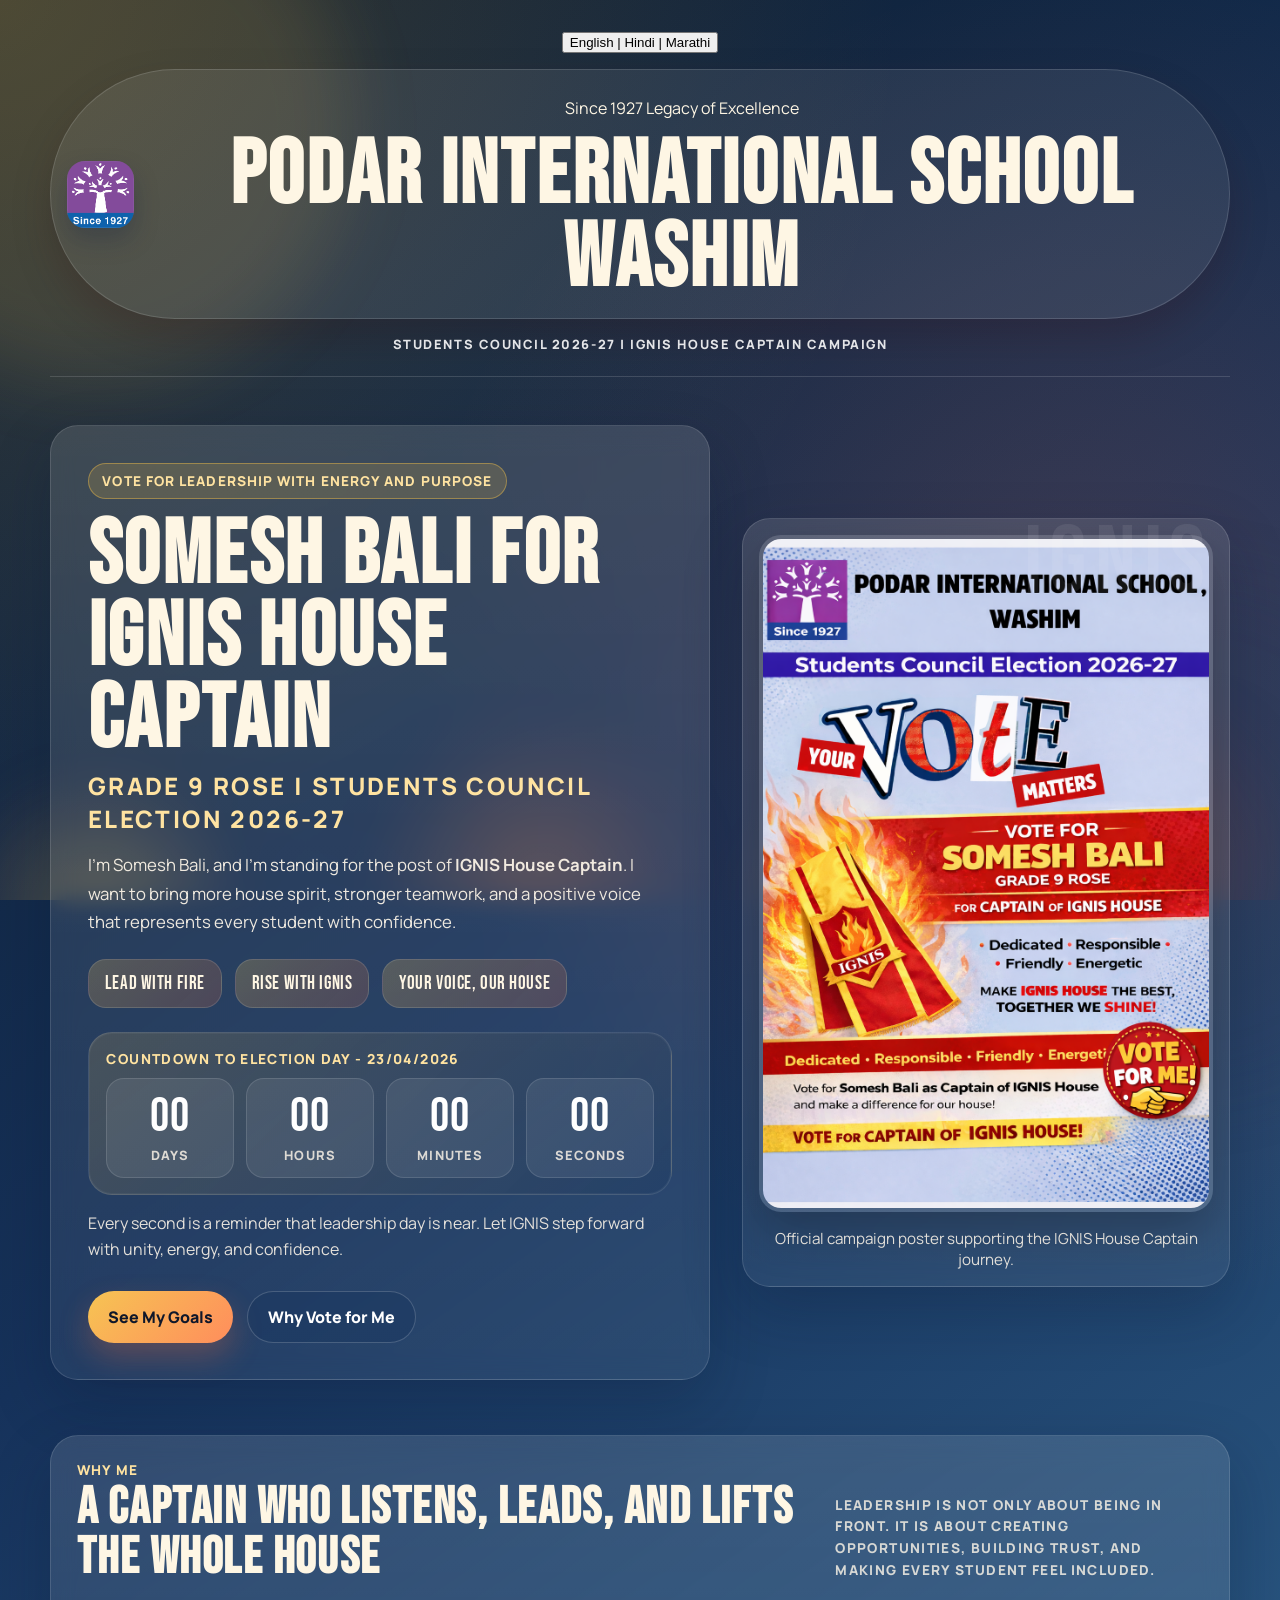
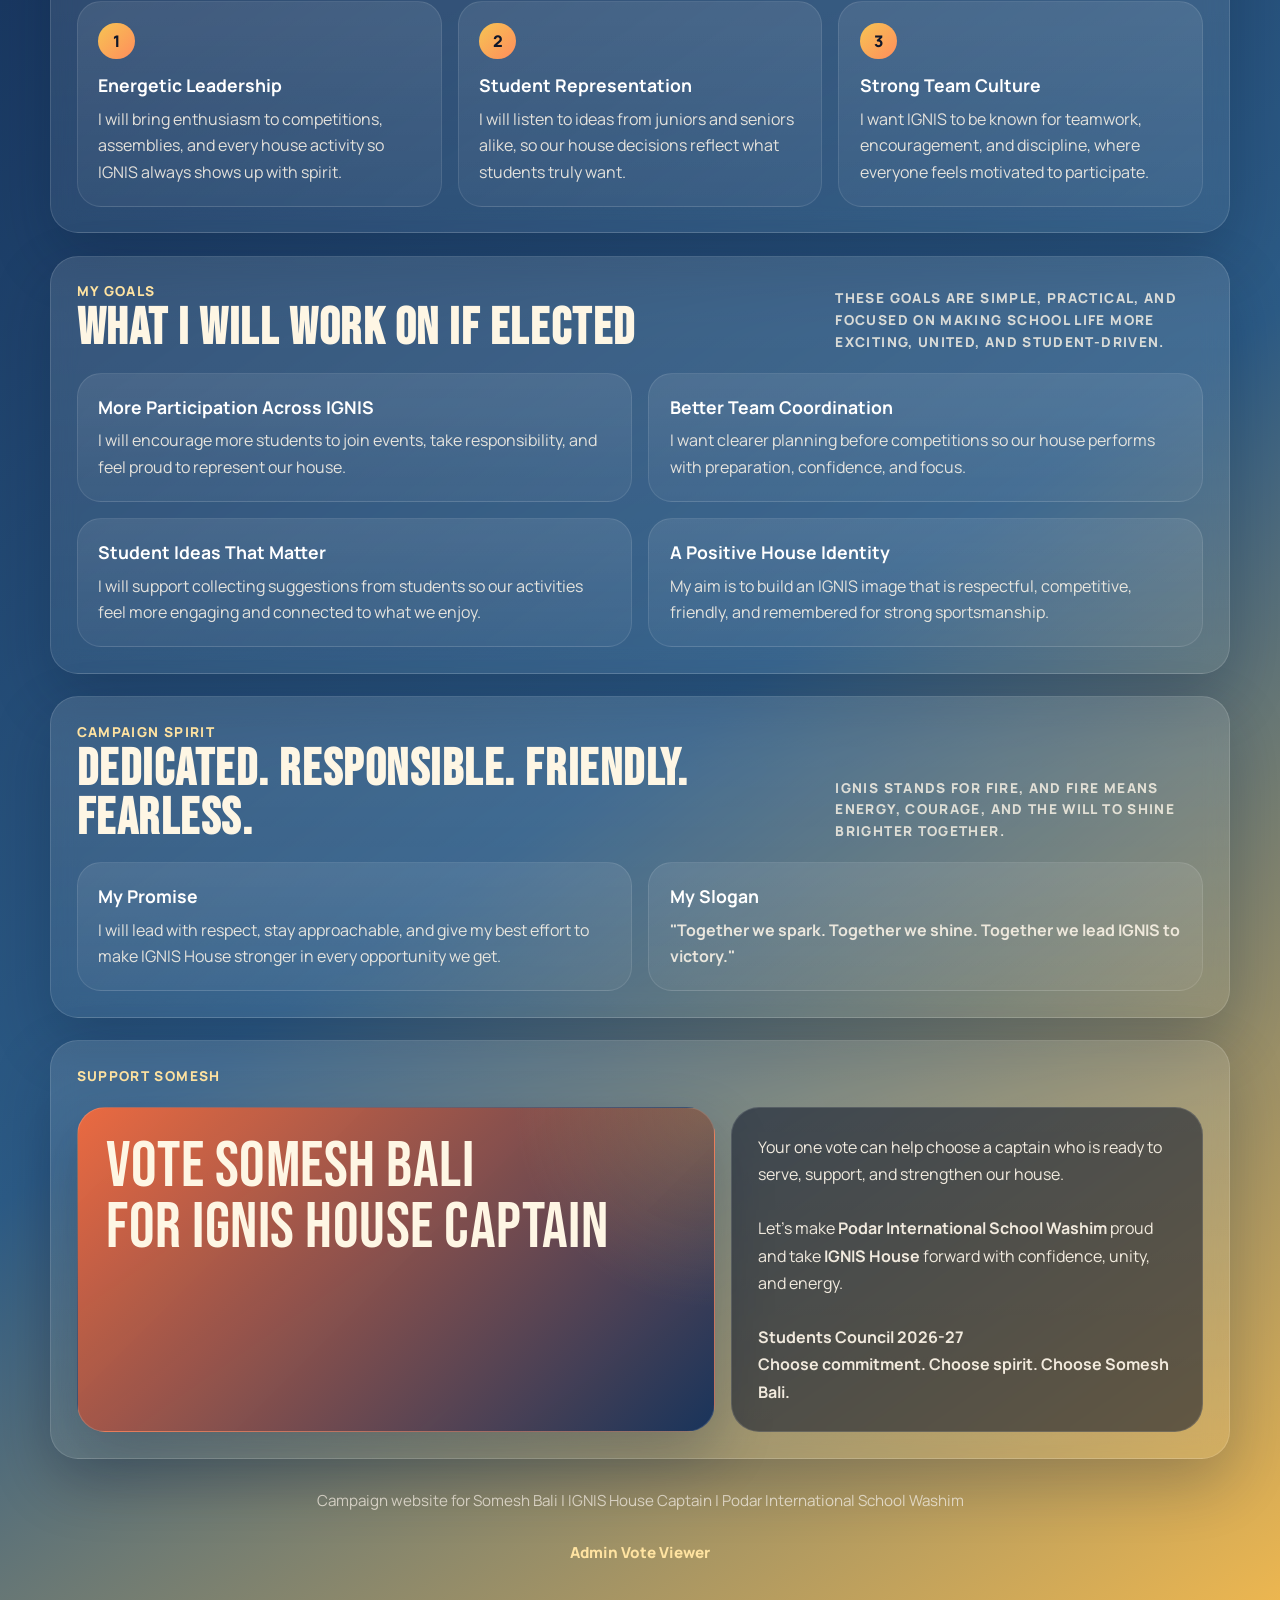
==== index.html @ 05339fc3 "Update index.html" ====
<!DOCTYPE html>
<html lang="en">
<head>
  <link rel="icon" type="image/png" href="favicon (2).png">
  <meta charset="UTF-8">
  <meta name="viewport" content="width=device-width, initial-scale=1.0">
  <title>Vote Somesh Bali | IGNIS House Captain 2026-27</title>
  <meta
    name="description"
    content="Promotional campaign website for Somesh Bali, candidate for IGNIS House Captain at Podar International School Washim, Students Council 2026-27."
  >
  <link rel="preconnect" href="https://fonts.googleapis.com">
  <link rel="preconnect" href="https://fonts.gstatic.com" crossorigin>
  <link href="https://fonts.googleapis.com/css2?family=Bebas+Neue&family=Manrope:wght@400;500;700;800&display=swap" rel="stylesheet">
  <link rel="stylesheet" href="./style.css">
 
</head>
  
<body>
  <script>
const targetDate = new Date("2026-04-23T00:00:00").getTime();

function updateCountdown() {
  const now = new Date().getTime();
  const diff = targetDate - now;

  if (diff <= 0) {
    document.getElementById("days").innerText = "00";
    document.getElementById("hours").innerText = "00";
    document.getElementById("minutes").innerText = "00";
    document.getElementById("seconds").innerText = "00";
    return;
  }

  const days = Math.floor(diff / (1000 * 60 * 60 * 24));
  const hours = Math.floor((diff / (1000 * 60 * 60)) % 24);
  const minutes = Math.floor((diff / (1000 * 60)) % 60);
  const seconds = Math.floor((diff / 1000) % 60);

  document.getElementById("days").innerText = String(days).padStart(2, "0");
  document.getElementById("hours").innerText = String(hours).padStart(2, "0");
  document.getElementById("minutes").innerText = String(minutes).padStart(2, "0");
  document.getElementById("seconds").innerText = String(seconds).padStart(2, "0");
}

setInterval(updateCountdown, 1000);
updateCountdown();
</script>

  <div class="fire-glow" aria-hidden="true">
    <span></span>
    <span></span>
    <span></span>
    <span></span>
  </div>

  <div class="page-shell">
    <header class="masthead">
     <button id="language-toggle">
  English | Hindi | Marathi
</button>
      <div class="school-brand">
       <img src="podar-logo.png" alt="Podar Logo" class="top-logo">
        <div>
          <p data-i18n="schoolTag">Since 1927 Legacy of Excellence</p>
          <h1 data-i18n="schoolName">PODAR INTERNATIONAL SCHOOL WASHIM</h1>
        </div>
      </div>

      <p class="election-tag" data-i18n="electionTag">Students Council 2026-27 | IGNIS House Captain Campaign</p>
    </header>

    <main>
      <section class="hero">
        <div class="panel hero-copy">
          <span class="kicker" data-i18n="kicker">Vote for leadership with energy and purpose</span>
          <h1 data-i18n="heroTitle">Somesh Bali for IGNIS House Captain</h1>
          <p class="candidate-line" data-i18n="candidateLine">Grade 9 Rose | Students Council Election 2026-27</p>
          <p class="lead" data-i18n="lead">I'm Somesh Bali, and I'm standing for the post of <strong>IGNIS House Captain</strong>. I want to bring more house spirit, stronger teamwork, and a positive voice that represents every student with confidence.</p>

          <div class="slogan-row">
            <span class="badge" data-i18n="badge1">Lead With Fire</span>
            <span class="badge" data-i18n="badge2">Rise With IGNIS</span>
            <span class="badge" data-i18n="badge3">Your Voice, Our House</span>
          </div>

          <div class="countdown-shell">
            <div class="countdown-card">
              <p class="countdown-label" data-i18n="countdownLabel">Countdown to Election Day - 23/04/2026</p>
              <div class="countdown-grid">
                <div class="time-box">
                  <span class="time-value" id="days">00</span>
                  <span class="time-label" data-i18n="daysLabel">Days</span>
                </div>
                <div class="time-box">
                  <span class="time-value" id="hours">00</span>
                  <span class="time-label" data-i18n="hoursLabel">Hours</span>
                </div>
                <div class="time-box">
                  <span class="time-value" id="minutes">00</span>
                  <span class="time-label" data-i18n="minutesLabel">Minutes</span>
                </div>
                <div class="time-box">
                  <span class="time-value" id="seconds">00</span>
                  <span class="time-label" data-i18n="secondsLabel">Seconds</span>
                </div>
              </div>
            </div>

            <p class="countdown-note" id="countdown-note" data-i18n="countdownNote">Every second is a reminder that leadership day is near. Let IGNIS step forward with unity, energy, and confidence.</p>
          </div>

          <div class="hero-actions">
            <a class="button primary" href="#goals" data-i18n="ctaGoals">See My Goals</a>
            <a class="button secondary" href="#vote" data-i18n="ctaWhyVote">Why Vote for Me</a>
          </div>
        </div>

        <aside class="panel poster-card">
        <img src="somesh-campaign-poster.png"
     alt="Campaign poster for Somesh Bali"
     class="poster-img">
          
          <p class="poster-note" data-i18n="posterNote">Official campaign poster supporting the IGNIS House Captain journey.</p>
        </aside>
      </section>

      <section class="panel section" id="vote">
        <div class="section-head">
          <div>
            <p data-i18n="whyMeLabel">Why Me</p>
            <h2 data-i18n="whyMeTitle">A captain who listens, leads, and lifts the whole house</h2>
          </div>
          <p class="mini-copy" data-i18n="whyMeCopy">Leadership is not only about being in front. It is about creating opportunities, building trust, and making every student feel included.</p>
        </div>

        <div class="grid promise-grid">
          <article class="card">
            <div class="number">1</div>
            <h3 data-i18n="promise1Title">Energetic Leadership</h3>
            <p data-i18n="promise1Copy">I will bring enthusiasm to competitions, assemblies, and every house activity so IGNIS always shows up with spirit.</p>
          </article>
          <article class="card">
            <div class="number">2</div>
            <h3 data-i18n="promise2Title">Student Representation</h3>
            <p data-i18n="promise2Copy">I will listen to ideas from juniors and seniors alike, so our house decisions reflect what students truly want.</p>
          </article>
          <article class="card">
            <div class="number">3</div>
            <h3 data-i18n="promise3Title">Strong Team Culture</h3>
            <p data-i18n="promise3Copy">I want IGNIS to be known for teamwork, encouragement, and discipline, where everyone feels motivated to participate.</p>
          </article>
        </div>
      </section>

      <section class="panel section" id="goals">
        <div class="section-head">
          <div>
            <p data-i18n="goalsLabel">My Goals</p>
            <h2 data-i18n="goalsTitle">What I will work on if elected</h2>
          </div>
          <p class="mini-copy" data-i18n="goalsCopy">These goals are simple, practical, and focused on making school life more exciting, united, and student-driven.</p>
        </div>

        <div class="grid goal-grid">
          <article class="card">
            <h3 data-i18n="goal1Title">More Participation Across IGNIS</h3>
            <p data-i18n="goal1Copy">I will encourage more students to join events, take responsibility, and feel proud to represent our house.</p>
          </article>
          <article class="card">
            <h3 data-i18n="goal2Title">Better Team Coordination</h3>
            <p data-i18n="goal2Copy">I want clearer planning before competitions so our house performs with preparation, confidence, and focus.</p>
          </article>
          <article class="card">
            <h3 data-i18n="goal3Title">Student Ideas That Matter</h3>
            <p data-i18n="goal3Copy">I will support collecting suggestions from students so our activities feel more engaging and connected to what we enjoy.</p>
          </article>
          <article class="card">
            <h3 data-i18n="goal4Title">A Positive House Identity</h3>
            <p data-i18n="goal4Copy">My aim is to build an IGNIS image that is respectful, competitive, friendly, and remembered for strong sportsmanship.</p>
          </article>
        </div>
      </section>

      <section class="panel section">
        <div class="section-head">
          <div>
            <p data-i18n="spiritLabel">Campaign Spirit</p>
            <h2 data-i18n="spiritTitle">Dedicated. Responsible. Friendly. Fearless.</h2>
          </div>
          <p class="mini-copy" data-i18n="spiritCopy">IGNIS stands for fire, and fire means energy, courage, and the will to shine brighter together.</p>
        </div>

        <div class="grid goal-grid">
          <article class="card">
            <h3 data-i18n="promiseTitle">My Promise</h3>
            <p data-i18n="promiseCopy">I will lead with respect, stay approachable, and give my best effort to make IGNIS House stronger in every opportunity we get.</p>
          </article>
          <article class="card">
            <h3 data-i18n="sloganTitle">My Slogan</h3>
            <p data-i18n="sloganCopy"><strong>"Together we spark. Together we shine. Together we lead IGNIS to victory."</strong></p>
          </article>
        </div>
      </section>

      <section class="panel section" id="cast-vote">
        <div class="section-head">
          <div>
            <p data-i18n="voteFormLabel">Support Somesh</p>
          
          </div>
      
        </div>

      <section class="split-banner" id="final-call">
        <div class="big-cta">
          <p data-i18n="finalVoteLine1">Vote Somesh Bali</p>
          <p data-i18n="finalVoteLine2">for IGNIS House Captain</p>
        </div>
        <div class="cta-copy" data-i18n="finalCopy">
          Your one vote can help choose a captain who is ready to serve, support, and strengthen our house.<br><br>Let's make <strong>Podar International School Washim</strong> proud and take <strong>IGNIS House</strong> forward with confidence, unity, and energy.<br><br><strong>Students Council 2026-27</strong><br><strong>Choose commitment. Choose spirit. Choose Somesh Bali.</strong>
        </div>
      </section>
    </main>

    <p class="footer-note" data-i18n="footerNote">Campaign website for Somesh Bali | IGNIS House Captain | Podar International School Washim</p>
    <p class="footer-note"><a class="admin-link" href="./admin.html">Admin Vote Viewer</a></p>
  </div>

  <script src="./script.js"></script>
</body>
</html>
---- style.css ----
.poster-img {
  width: 120%;        /* takes full container width */
  max-width: 900px;   /* increase this to control size */
  height: auto;
  display: block;
  margin: 0 auto;
} 
.poster-card {
  width: 100%;
  max-width: 750px;   /* increase this */
}
.top-logo {
  width: 125px;     /* increase to 100px or 120px */
  height: auto;
}
.main-section {
  display: flex;
  gap: 26px;
  align-items: center;
  justify-content: space-between;
  flex-wrap: wrap;   /* makes it responsive */
}
:root {
  --ink: #0f172a;
  --paper: #fef6e4;
  --gold: #f6c453;
  --gold-soft: #ffe3a1;
  --flame: #f26a3d;
  --flare: #ff8d5c;
  --deep-red: #8f2d1c;
  --navy: #16325b;
  --white: #ffffff;
  --shadow: 0 24px 60px rgba(8, 22, 45, 0.24);
  --radius: 28px;
}

* {
  box-sizing: border-box;
}

html {
  scroll-behavior: smooth;
}

body {
  margin: 0;
  font-family: "Manrope", sans-serif;
  color: var(--paper);
  background:
    radial-gradient(circle at top left, rgba(246, 196, 83, 0.18), transparent 26%),
    radial-gradient(circle at 85% 20%, rgba(242, 106, 61, 0.18), transparent 24%),
    linear-gradient(145deg, #0d1b2a 0%, #16325b 34%, #2c5b86 68%, #f0b84f 100%);
  min-height: 100vh;
  overflow-x: hidden;
}

.fire-glow {
  position: fixed;
  inset: 0;
  pointer-events: none;
  z-index: 0;
  overflow: hidden;
}

.fire-glow span {
  position: absolute;
  bottom: -10rem;
  width: 18rem;
  height: 18rem;
  border-radius: 50%;
  filter: blur(28px);
  opacity: 0.34;
  animation: flameRise 8s ease-in-out infinite;
}

.fire-glow span:nth-child(1) {
  left: -3rem;
  background: radial-gradient(circle, rgba(255, 201, 71, 0.82), rgba(255, 91, 34, 0.1) 68%, transparent 72%);
  animation-delay: 0s;
}

.fire-glow span:nth-child(2) {
  left: 28%;
  width: 22rem;
  height: 22rem;
  background: radial-gradient(circle, rgba(255, 127, 54, 0.72), rgba(113, 11, 15, 0.08) 66%, transparent 72%);
  animation-delay: 1.5s;
}

.fire-glow span:nth-child(3) {
  right: 20%;
  background: radial-gradient(circle, rgba(255, 201, 71, 0.72), rgba(255, 91, 34, 0.06) 66%, transparent 72%);
  animation-delay: 3s;
}

.fire-glow span:nth-child(4) {
  right: -2rem;
  width: 24rem;
  height: 24rem;
  background: radial-gradient(circle, rgba(255, 91, 34, 0.76), rgba(113, 11, 15, 0.08) 66%, transparent 72%);
  animation-delay: 4.5s;
}

@keyframes flameRise {
  0%,
  100% {
    transform: translateY(0) scale(0.9);
    opacity: 0.24;
  }

  50% {
    transform: translateY(-8rem) scale(1.08);
    opacity: 0.42;
  }
}

body::before,
body::after {
  content: "";
  position: fixed;
  width: 32rem;
  height: 32rem;
  border-radius: 50%;
  filter: blur(38px);
  pointer-events: none;
  opacity: 0.35;
  z-index: 0;
}

body::before {
  top: -8rem;
  left: -10rem;
  background: rgba(246, 196, 83, 0.34);
}

body::after {
  right: -10rem;
  bottom: -12rem;
  background: rgba(22, 50, 91, 0.38);
}

.page-shell {
  position: relative;
  z-index: 1;
  width: min(1180px, calc(100% - 2rem));
  margin: 0 auto;
  padding: 1rem 0 3rem;
}

.masthead {
  position: relative;
  display: grid;
  gap: 1rem;
  justify-items: center;
  text-align: center;
  padding: 1rem 0 1.4rem;
  border-bottom: 1px solid rgba(255, 255, 255, 0.14);
}

.school-brand {
  display: inline-flex;
  align-items: center;
  gap: 1rem;
  padding: 0.7rem 1rem;
  border-radius: 999px;
  background: rgba(255, 255, 255, 0.08);
  border: 1px solid rgba(255, 255, 255, 0.14);
  box-shadow: 0 18px 40px rgba(50, 7, 4, 0.18);
}

.school-brand img {
  width: 4.2rem;
  height: 4.2rem;
  border-radius: 18px;
  object-fit: cover;
  box-shadow: 0 12px 24px rgba(10, 26, 66, 0.26);
}

.school-tag,
.election-tag,
.school-name {
  margin: 0;
}

.school-name,
h1,
h2,
.big-cta,
.badge,
.time-value {
  font-family: "Bebas Neue", sans-serif;
  letter-spacing: 0.03em;
}

.school-name {
  font-size: clamp(2.4rem, 6vw, 5.8rem);
  line-height: 0.95;
  letter-spacing: 0.05em;
  text-transform: uppercase;
  text-shadow: 0 0 22px rgba(255, 201, 71, 0.18);
}

.school-tag,
.election-tag {
  letter-spacing: 0.12em;
  text-transform: uppercase;
  font-size: 0.8rem;
  font-weight: 800;
}

.school-tag {
  color: var(--gold-soft);
}

.election-tag {
  color: rgba(255, 255, 255, 0.88);
}

.language-switch {
  position: absolute;
  top: 1rem;
  right: 0;
  display: inline-flex;
  align-items: center;
  gap: 0.45rem;
  min-height: 3rem;
  padding: 0.8rem 1rem;
  border: 0;
  border-radius: 999px;
  background: linear-gradient(135deg, rgba(22, 50, 91, 0.96), rgba(242, 106, 61, 0.92));
  color: var(--white);
  font-weight: 800;
  cursor: pointer;
  box-shadow: 0 16px 36px rgba(15, 15, 30, 0.2);
}

.hero {
  display: grid;
  grid-template-columns: 1.15fr 0.85fr;
  gap: 2rem;
  align-items: center;
  padding: 3rem 0 2rem;
}

.panel {
  background: linear-gradient(180deg, rgba(255, 255, 255, 0.12), rgba(255, 255, 255, 0.06));
  border: 1px solid rgba(255, 255, 255, 0.13);
  box-shadow: var(--shadow);
  backdrop-filter: blur(12px);
  border-radius: var(--radius);
}

.hero-copy {
  padding: 2.3rem;
}

.kicker {
  display: inline-flex;
  align-items: center;
  gap: 0.55rem;
  padding: 0.5rem 0.85rem;
  border-radius: 999px;
  background: rgba(255, 201, 71, 0.16);
  border: 1px solid rgba(255, 201, 71, 0.4);
  color: var(--gold-soft);
  font-size: 0.85rem;
  font-weight: 800;
  letter-spacing: 0.08em;
  text-transform: uppercase;
}

h1 {
  margin: 1rem 0 0.45rem;
  font-size: clamp(3.6rem, 7vw, 7rem);
  line-height: 0.92;
}

.candidate-line {
  margin: 0;
  font-size: clamp(1.15rem, 2.2vw, 1.5rem);
  color: var(--gold-soft);
  font-weight: 800;
  text-transform: uppercase;
  letter-spacing: 0.1em;
}

.lead {
  max-width: 44rem;
  margin: 1rem 0 1.4rem;
  color: rgba(255, 247, 234, 0.92);
  font-size: 1.05rem;
  line-height: 1.7;
}

.slogan-row {
  display: flex;
  flex-wrap: wrap;
  gap: 0.8rem;
  margin: 1.3rem 0 1.4rem;
}

.badge {
  display: inline-block;
  padding: 0.75rem 1rem;
  border-radius: 18px;
  font-size: 1.2rem;
  background: linear-gradient(135deg, rgba(246, 196, 83, 0.22), rgba(242, 106, 61, 0.18));
  border: 1px solid rgba(255, 255, 255, 0.12);
}

.countdown-shell {
  display: grid;
  gap: 1rem;
  margin: 1.5rem 0 1.75rem;
}

.countdown-card {
  padding: 1rem 1.1rem;
  border-radius: 24px;
  background: linear-gradient(135deg, rgba(246, 196, 83, 0.16), rgba(22, 50, 91, 0.24));
  border: 1px solid rgba(255, 255, 255, 0.12);
  box-shadow: inset 0 0 0 1px rgba(255, 255, 255, 0.04);
}

.countdown-label {
  margin: 0 0 0.65rem;
  color: var(--gold-soft);
  font-size: 0.86rem;
  font-weight: 800;
  letter-spacing: 0.1em;
  text-transform: uppercase;
}

.countdown-grid {
  display: grid;
  grid-template-columns: repeat(4, minmax(0, 1fr));
  gap: 0.8rem;
}

.time-box {
  padding: 0.85rem 0.6rem;
  text-align: center;
  border-radius: 18px;
  background: rgba(255, 255, 255, 0.08);
  border: 1px solid rgba(255, 255, 255, 0.12);
}

.time-value {
  display: block;
  font-size: clamp(1.8rem, 4vw, 3rem);
  line-height: 1;
  color: var(--white);
}

.time-label {
  display: block;
  margin-top: 0.3rem;
  font-size: 0.8rem;
  font-weight: 800;
  letter-spacing: 0.08em;
  text-transform: uppercase;
  color: rgba(255, 247, 234, 0.82);
}

.countdown-note {
  margin: 0;
  color: rgba(255, 247, 234, 0.88);
  line-height: 1.6;
}

.hero-actions {
  display: flex;
  flex-wrap: wrap;
  gap: 0.9rem;
  align-items: center;
}

.button {
  display: inline-flex;
  align-items: center;
  justify-content: center;
  min-height: 3.25rem;
  padding: 0.85rem 1.25rem;
  border-radius: 999px;
  text-decoration: none;
  font-weight: 800;
  transition: transform 180ms ease, box-shadow 180ms ease, background 180ms ease;
}

.button:hover,
.language-switch:hover {
  transform: translateY(-2px);
}

.button.primary {
  background: linear-gradient(135deg, var(--gold) 0%, var(--flare) 100%);
  color: var(--ink);
  box-shadow: 0 14px 30px rgba(242, 106, 61, 0.28);
}

.button.secondary {
  background: rgba(22, 50, 91, 0.34);
  border: 1px solid rgba(255, 255, 255, 0.18);
  color: var(--white);
}

.poster-card {
  position: relative;
  padding: 1rem;
  overflow: hidden;
}

.poster-card::before {
  content: "IGNIS";
  position: absolute;
  top: -0.2rem;
  right: 1rem;
  font-family: "Bebas Neue", sans-serif;
  font-size: 6rem;
  line-height: 1;
  color: rgba(255, 255, 255, 0.08);
  letter-spacing: 0.08em;
  pointer-events: none;
}

.poster-card img {
  display: block;
  width: 100%;
  border-radius: 22px;
  border: 4px solid rgba(255, 255, 255, 0.14);
  box-shadow: 0 20px 48px rgba(0, 0, 0, 0.24);
  animation: posterPulse 4.6s ease-in-out infinite;
}

.poster-note {
  margin: 1rem 0 0;
  color: rgba(255, 247, 234, 0.86);
  font-size: 0.95rem;
  text-align: center;
}

@keyframes posterPulse {
  0%,
  100% {
    transform: translateY(0);
    box-shadow: 0 20px 48px rgba(0, 0, 0, 0.24), 0 0 0 rgba(255, 166, 61, 0);
  }

  50% {
    transform: translateY(-4px);
    box-shadow: 0 26px 60px rgba(0, 0, 0, 0.3), 0 0 38px rgba(255, 166, 61, 0.26);
  }
}

.section {
  margin-top: 1.4rem;
  padding: 1.6rem;
}

.section-head {
  display: flex;
  justify-content: space-between;
  gap: 1rem;
  align-items: end;
  margin-bottom: 1.2rem;
}

.section-head p {
  margin: 0;
  color: var(--gold-soft);
  font-size: 0.85rem;
  font-weight: 800;
  letter-spacing: 0.1em;
  text-transform: uppercase;
}

h2 {
  margin: 0.25rem 0 0;
  font-size: clamp(2rem, 4vw, 3.4rem);
  line-height: 0.96;
}

.section-head .mini-copy {
  max-width: 23rem;
  margin: 0;
  color: rgba(255, 247, 234, 0.8);
  line-height: 1.6;
}

.grid {
  display: grid;
  gap: 1rem;
}

.promise-grid {
  grid-template-columns: repeat(3, minmax(0, 1fr));
}

.goal-grid {
  grid-template-columns: repeat(2, minmax(0, 1fr));
}

.card {
  padding: 1.3rem;
  border-radius: 24px;
  background: linear-gradient(180deg, rgba(255, 255, 255, 0.09), rgba(255, 255, 255, 0.04));
  border: 1px solid rgba(255, 255, 255, 0.1);
}

.vote-form {
  display: grid;
  gap: 1rem;
}

.vote-form label {
  display: grid;
  gap: 0.45rem;
  font-weight: 700;
  color: var(--paper);
}

.vote-form input {
  width: 100%;
  min-height: 3.25rem;
  padding: 0.85rem 1rem;
  border: 1px solid rgba(255, 255, 255, 0.16);
  border-radius: 16px;
  background: rgba(255, 255, 255, 0.08);
  color: var(--white);
  font: inherit;
}

.vote-form input::placeholder {
  color: rgba(255, 247, 234, 0.54);
}

.form-status {
  margin: 0;
  min-height: 1.4rem;
  color: var(--gold-soft);
  font-weight: 700;
}

.card h3 {
  margin: 0 0 0.55rem;
  font-size: 1.1rem;
  color: var(--white);
}

.card p {
  margin: 0;
  line-height: 1.65;
  color: rgba(255, 247, 234, 0.86);
}

.number {
  display: inline-flex;
  align-items: center;
  justify-content: center;
  width: 2.3rem;
  height: 2.3rem;
  margin-bottom: 0.85rem;
  border-radius: 50%;
  background: linear-gradient(135deg, var(--gold) 0%, var(--flare) 100%);
  color: var(--ink);
  font-weight: 900;
}

.split-banner {
  display: grid;
  grid-template-columns: 1.15fr 0.85fr;
  gap: 1rem;
  align-items: stretch;
  margin-top: 1.4rem;
}

.big-cta {
  padding: 1.8rem;
  border-radius: 28px;
  background:
    radial-gradient(circle at top right, rgba(246, 196, 83, 0.22), transparent 28%),
    linear-gradient(135deg, rgba(242, 106, 61, 0.96), rgba(22, 50, 91, 0.98));
  border: 1px solid rgba(255, 255, 255, 0.14);
  box-shadow: var(--shadow);
}

.big-cta p {
  margin: 0;
  font-size: clamp(2rem, 5vw, 4rem);
  line-height: 0.95;
}

.cta-copy {
  padding: 1.6rem;
  border-radius: 28px;
  background: rgba(15, 23, 42, 0.56);
  border: 1px solid rgba(255, 255, 255, 0.12);
  line-height: 1.7;
  color: rgba(255, 247, 234, 0.92);
}

.footer-note {
  padding: 1rem 0 0;
  text-align: center;
  color: rgba(255, 247, 234, 0.78);
  font-size: 0.95rem;
}

.admin-link {
  color: var(--gold-soft);
  text-decoration: none;
  font-weight: 800;
}

@media (max-width: 940px) {
  .hero,
  .split-banner,
  .goal-grid,
  .promise-grid {
    grid-template-columns: 1fr;
  }

  .language-switch {
    position: static;
  }

  .section-head {
    align-items: start;
    flex-direction: column;
  }
}

@media (max-width: 640px) {
  .page-shell {
    width: min(100% - 1rem, 1180px);
  }

  .school-brand {
    flex-direction: column;
    border-radius: 28px;
  }

  .hero-copy,
  .section,
  .big-cta,
  .cta-copy {
    padding: 1.25rem;
  }

  .badge {
    width: 100%;
    text-align: center;
  }

  .countdown-grid {
    grid-template-columns: repeat(2, minmax(0, 1fr));
  }

  h1 {
    font-size: 3.4rem;
  }
}
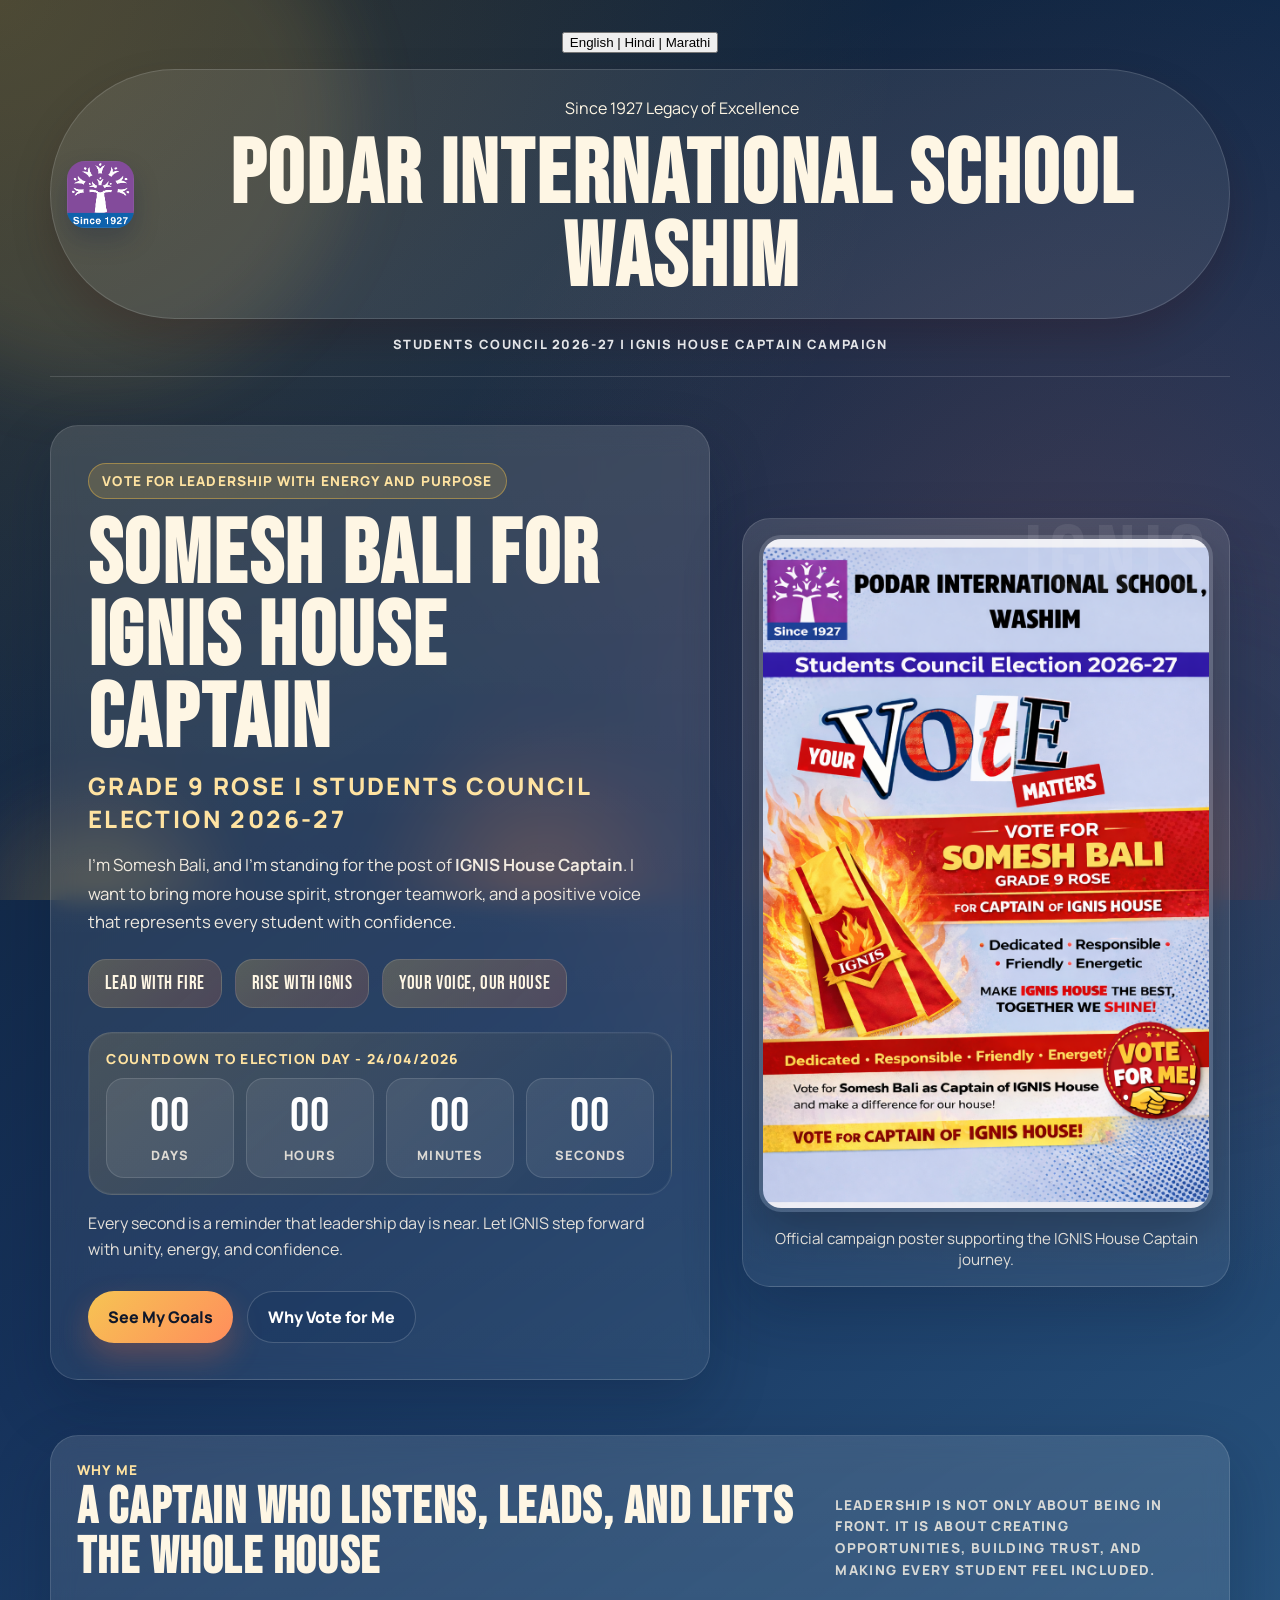
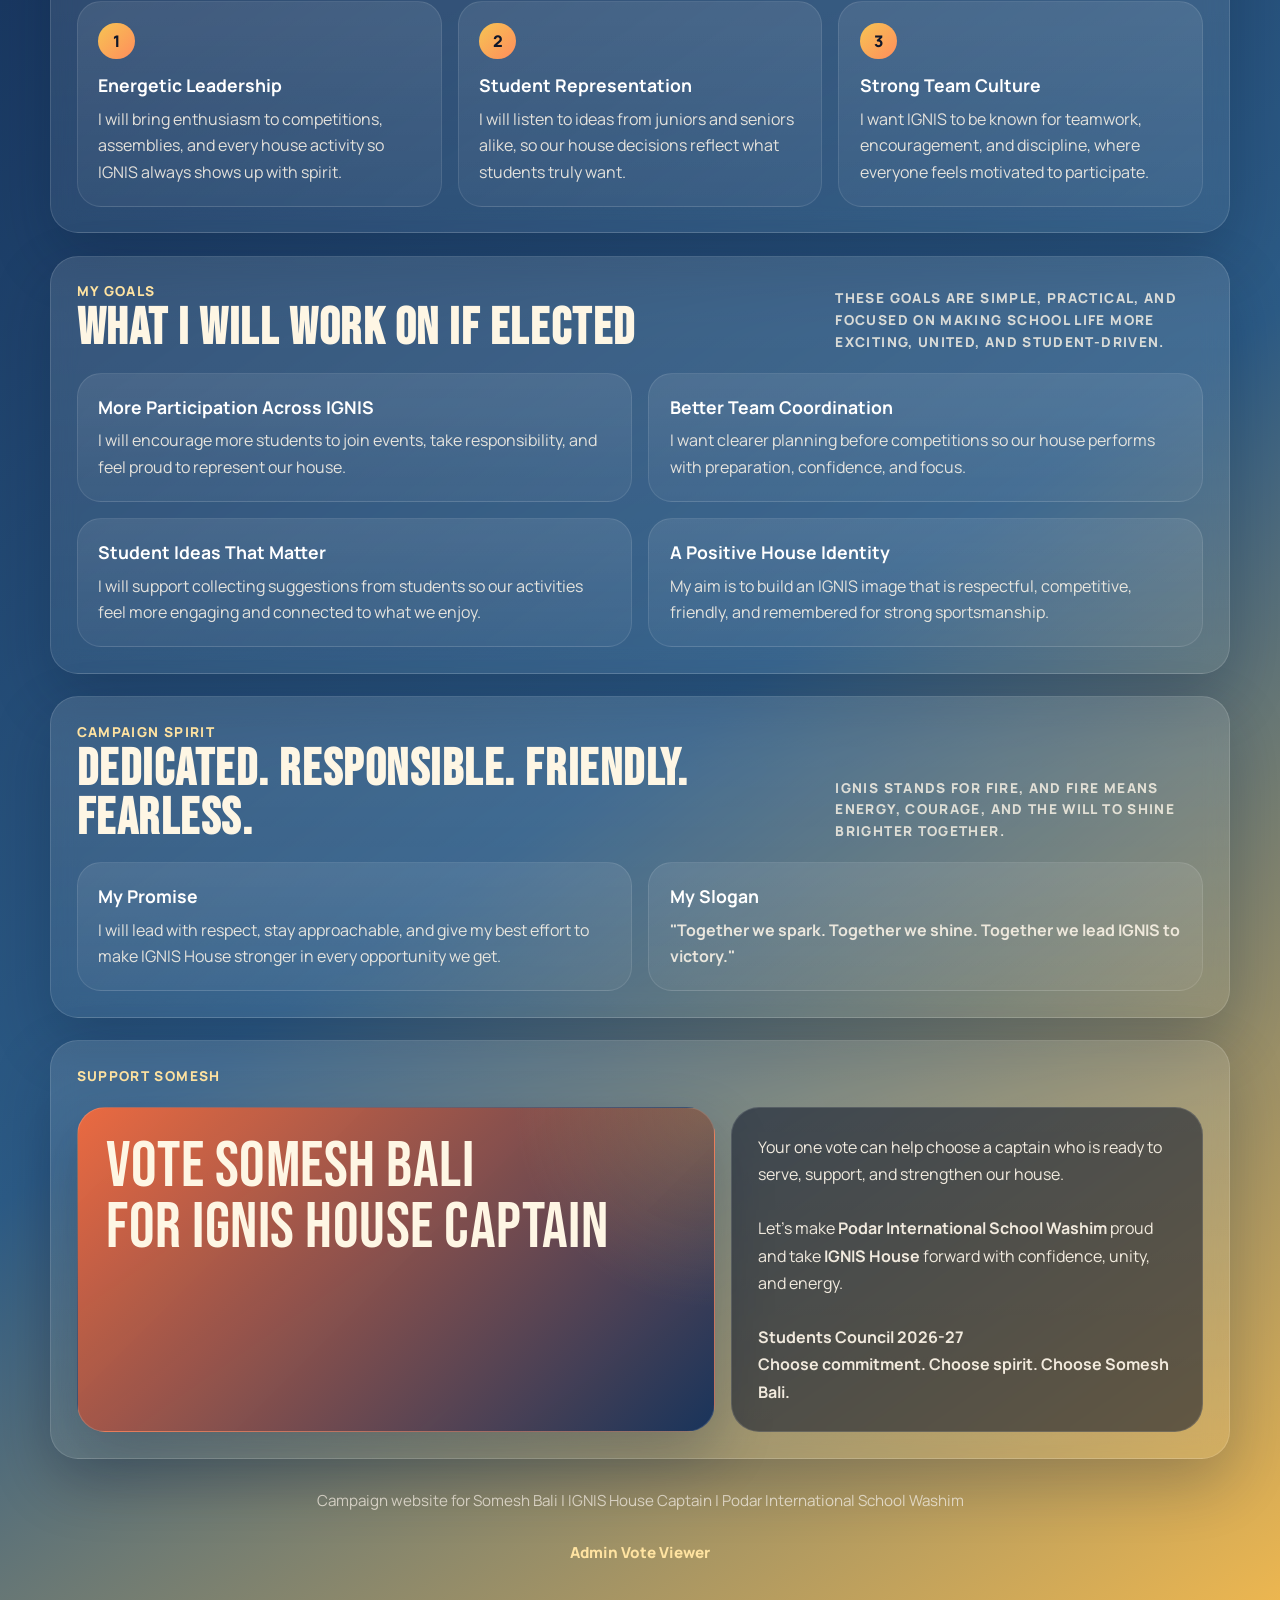
==== commit 7ee422aa: "Update index.html" ====
--- a/index.html
+++ b/index.html
@@ -18,7 +18,7 @@
   
 <body>
   <script>
-const targetDate = new Date("2026-04-23T00:00:00").getTime();
+const targetDate = new Date("2026-04-24T22:00:00").getTime();
 
 function updateCountdown() {
   const now = new Date().getTime();
@@ -86,7 +86,7 @@
 
           <div class="countdown-shell">
             <div class="countdown-card">
-              <p class="countdown-label" data-i18n="countdownLabel">Countdown to Election Day - 23/04/2026</p>
+              <p class="countdown-label" data-i18n="countdownLabel">Countdown to Election Day - 24/04/2026</p>
               <div class="countdown-grid">
                 <div class="time-box">
                   <span class="time-value" id="days">00</span>
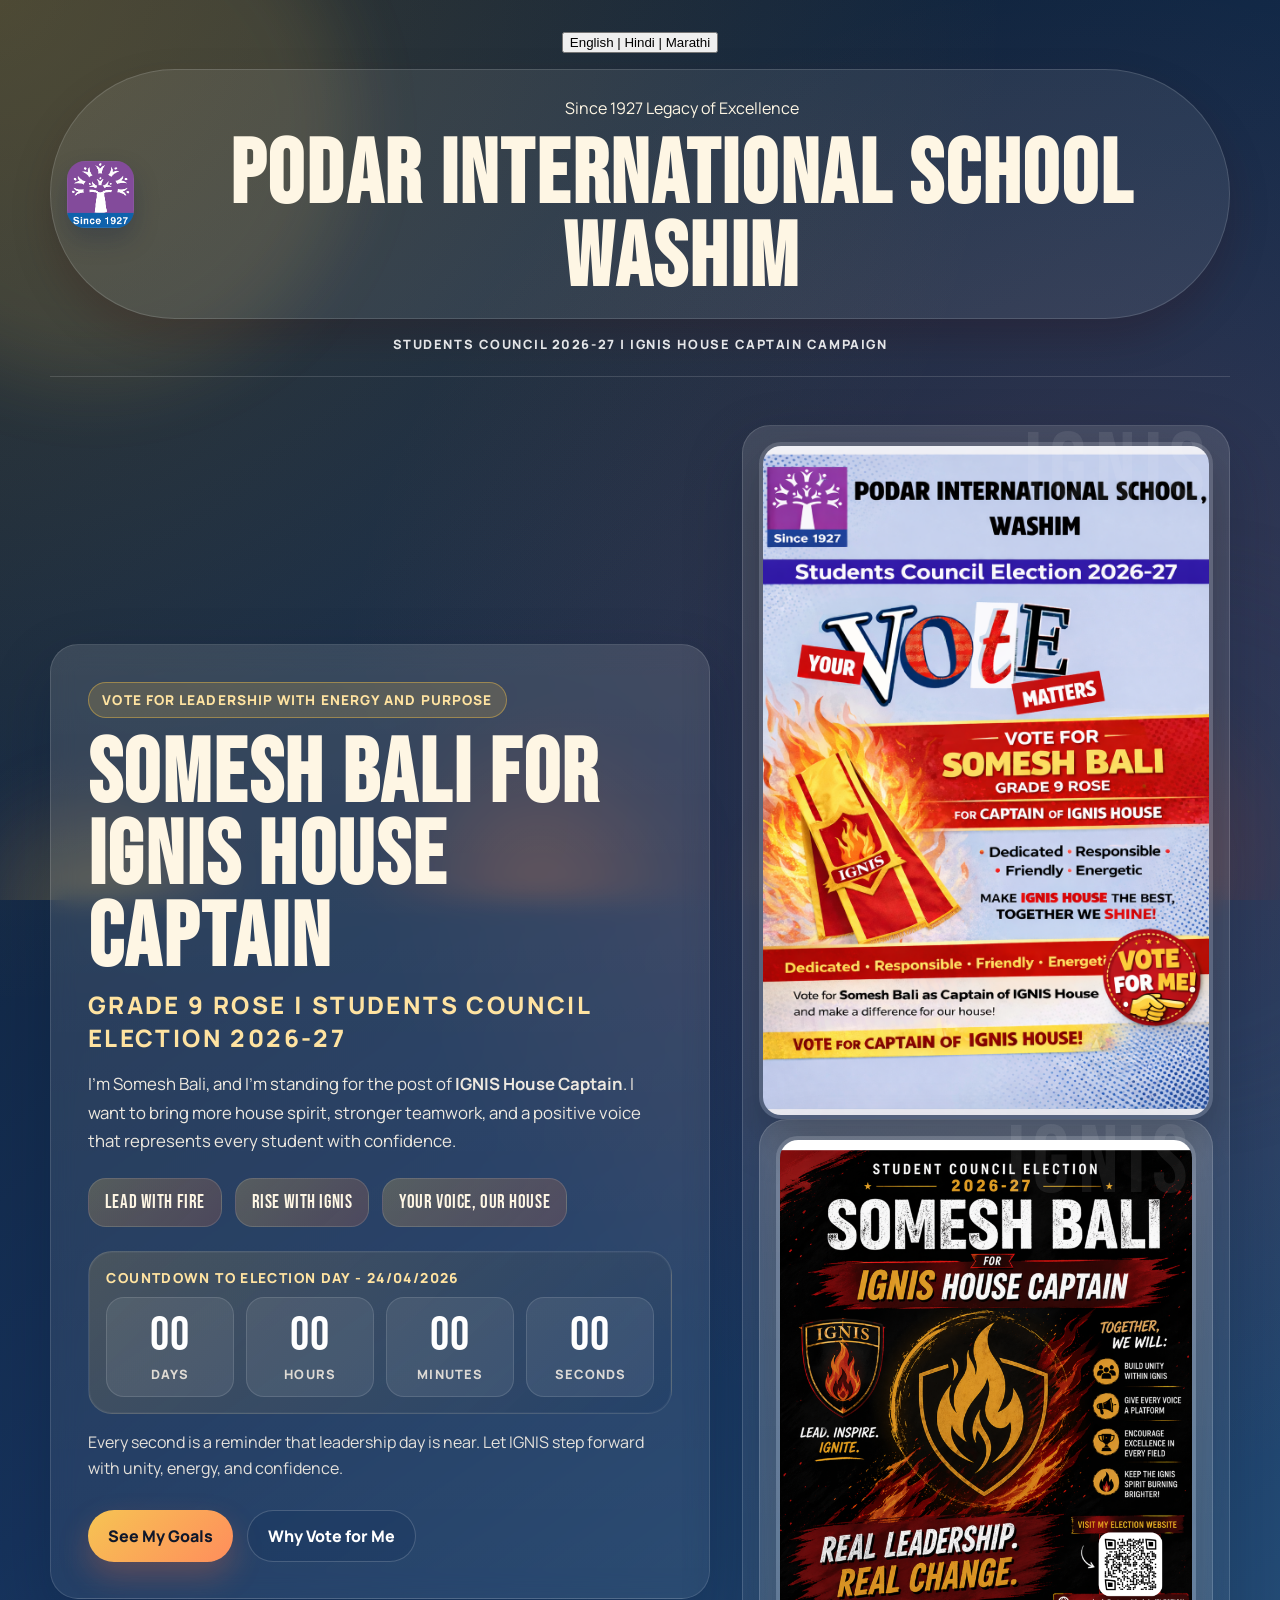
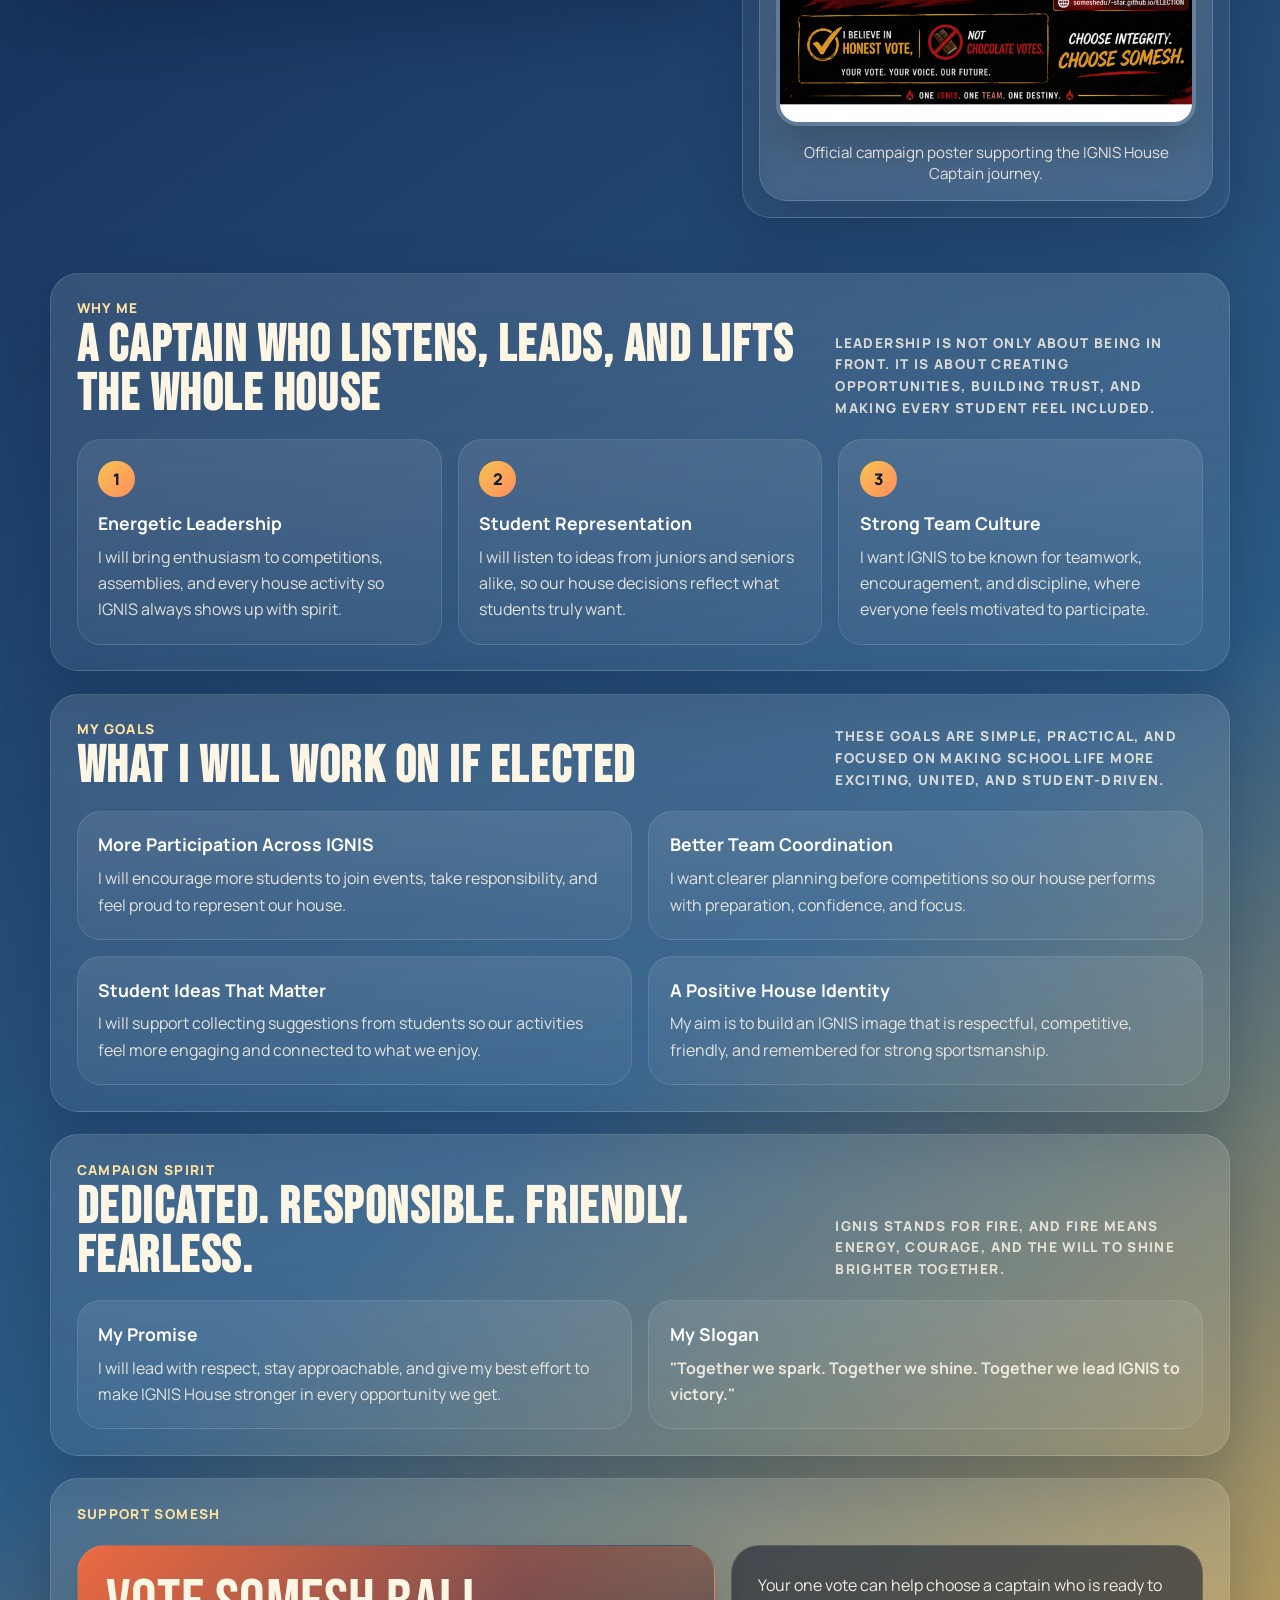
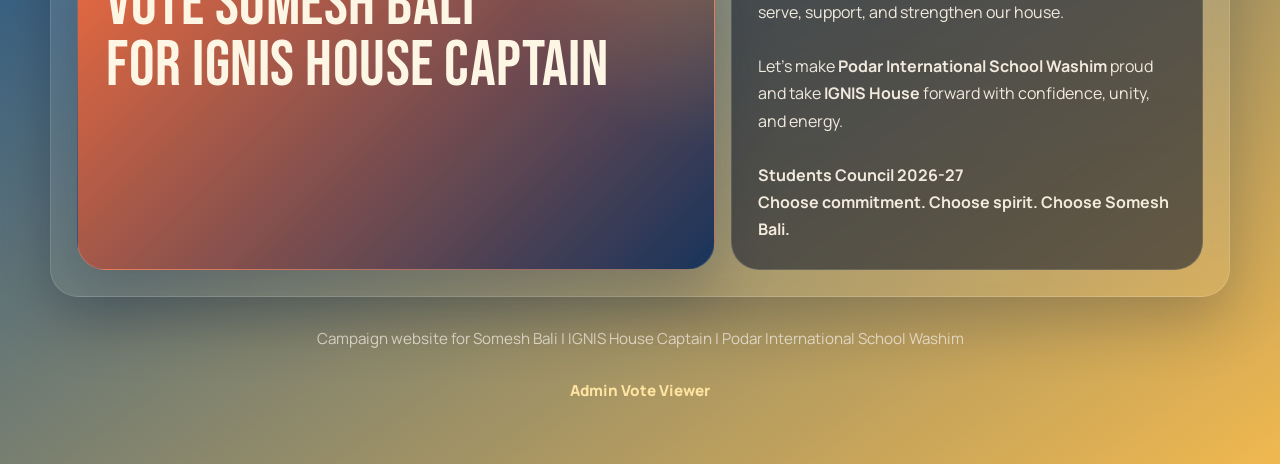
==== commit 34d6172f: "Update index.html" ====
--- a/index.html
+++ b/index.html
@@ -120,6 +120,10 @@
         <img src="somesh-campaign-poster.png"
      alt="Campaign poster for Somesh Bali"
      class="poster-img">
+          <aside class="panel poster-card">
+        <img src="abc.png"
+     alt="Campaign poster for Somesh Bali"
+     class="poster-img">
           
           <p class="poster-note" data-i18n="posterNote">Official campaign poster supporting the IGNIS House Captain journey.</p>
         </aside>
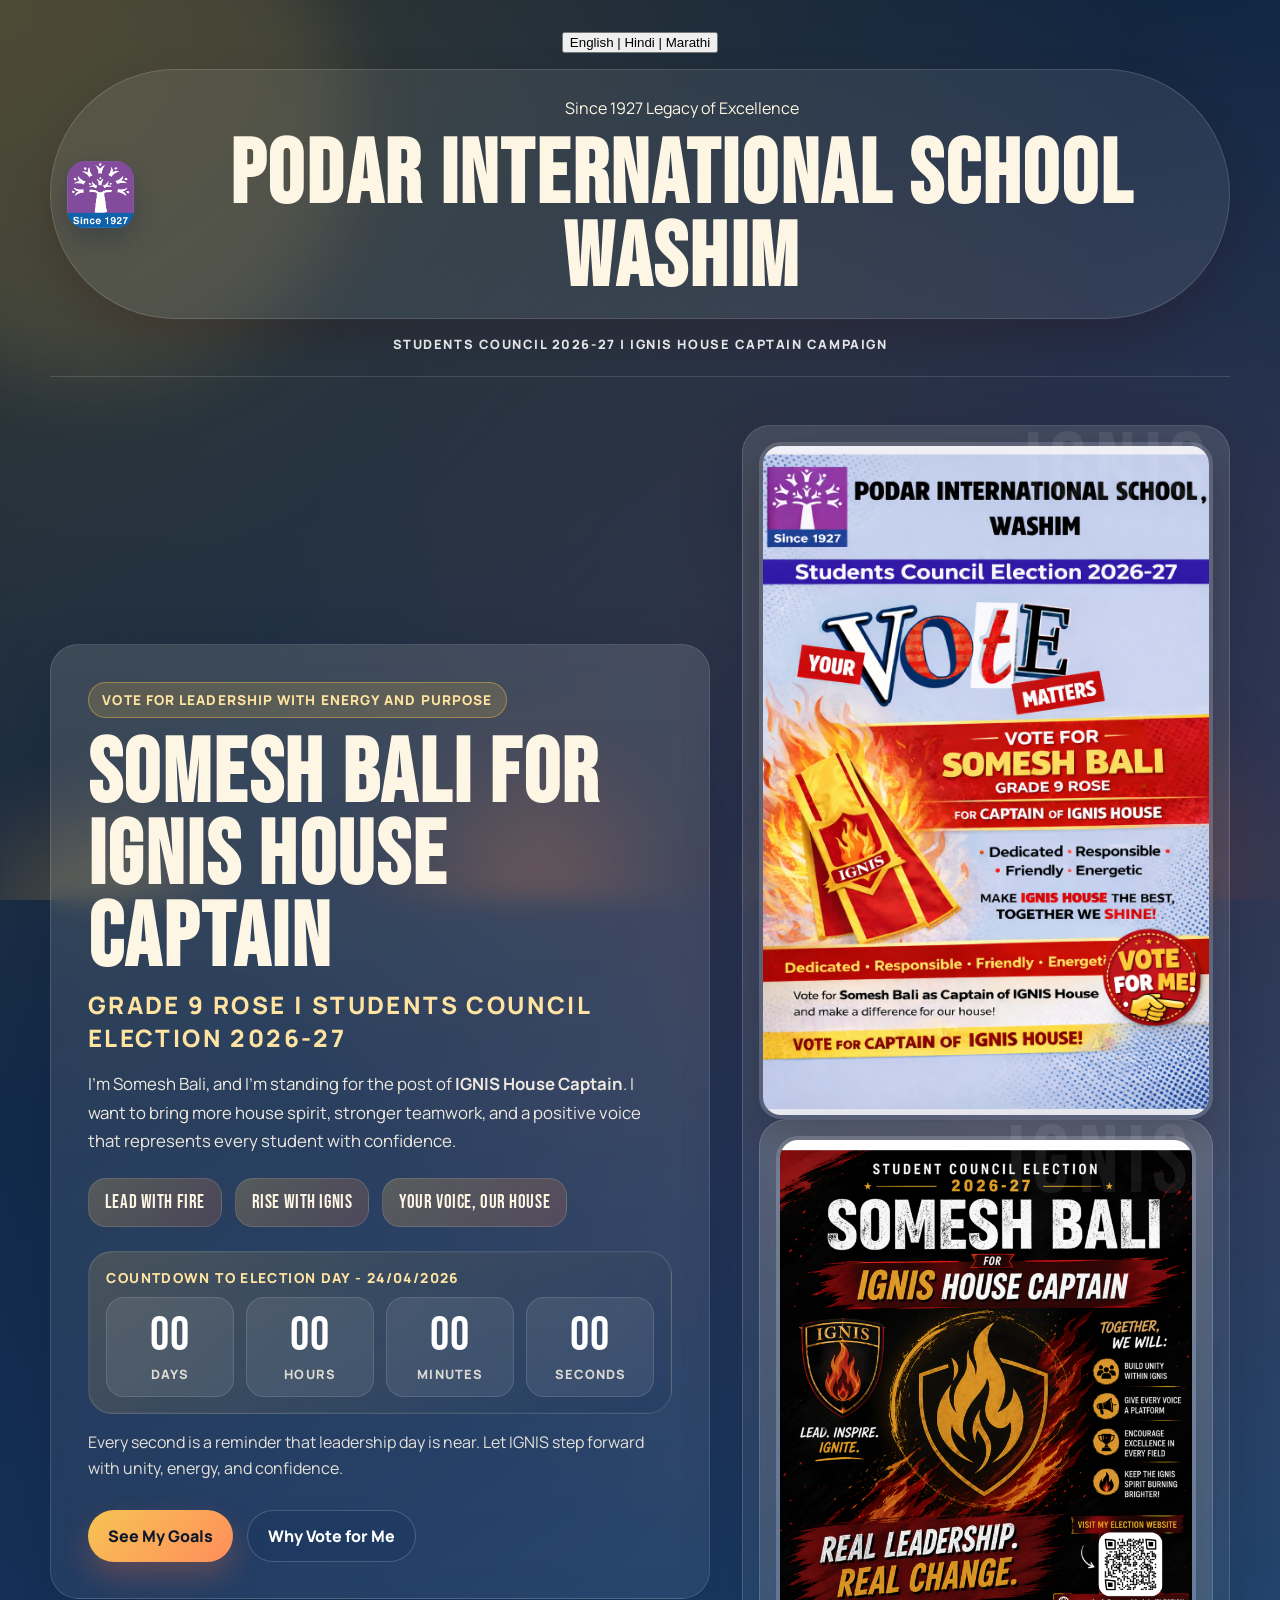
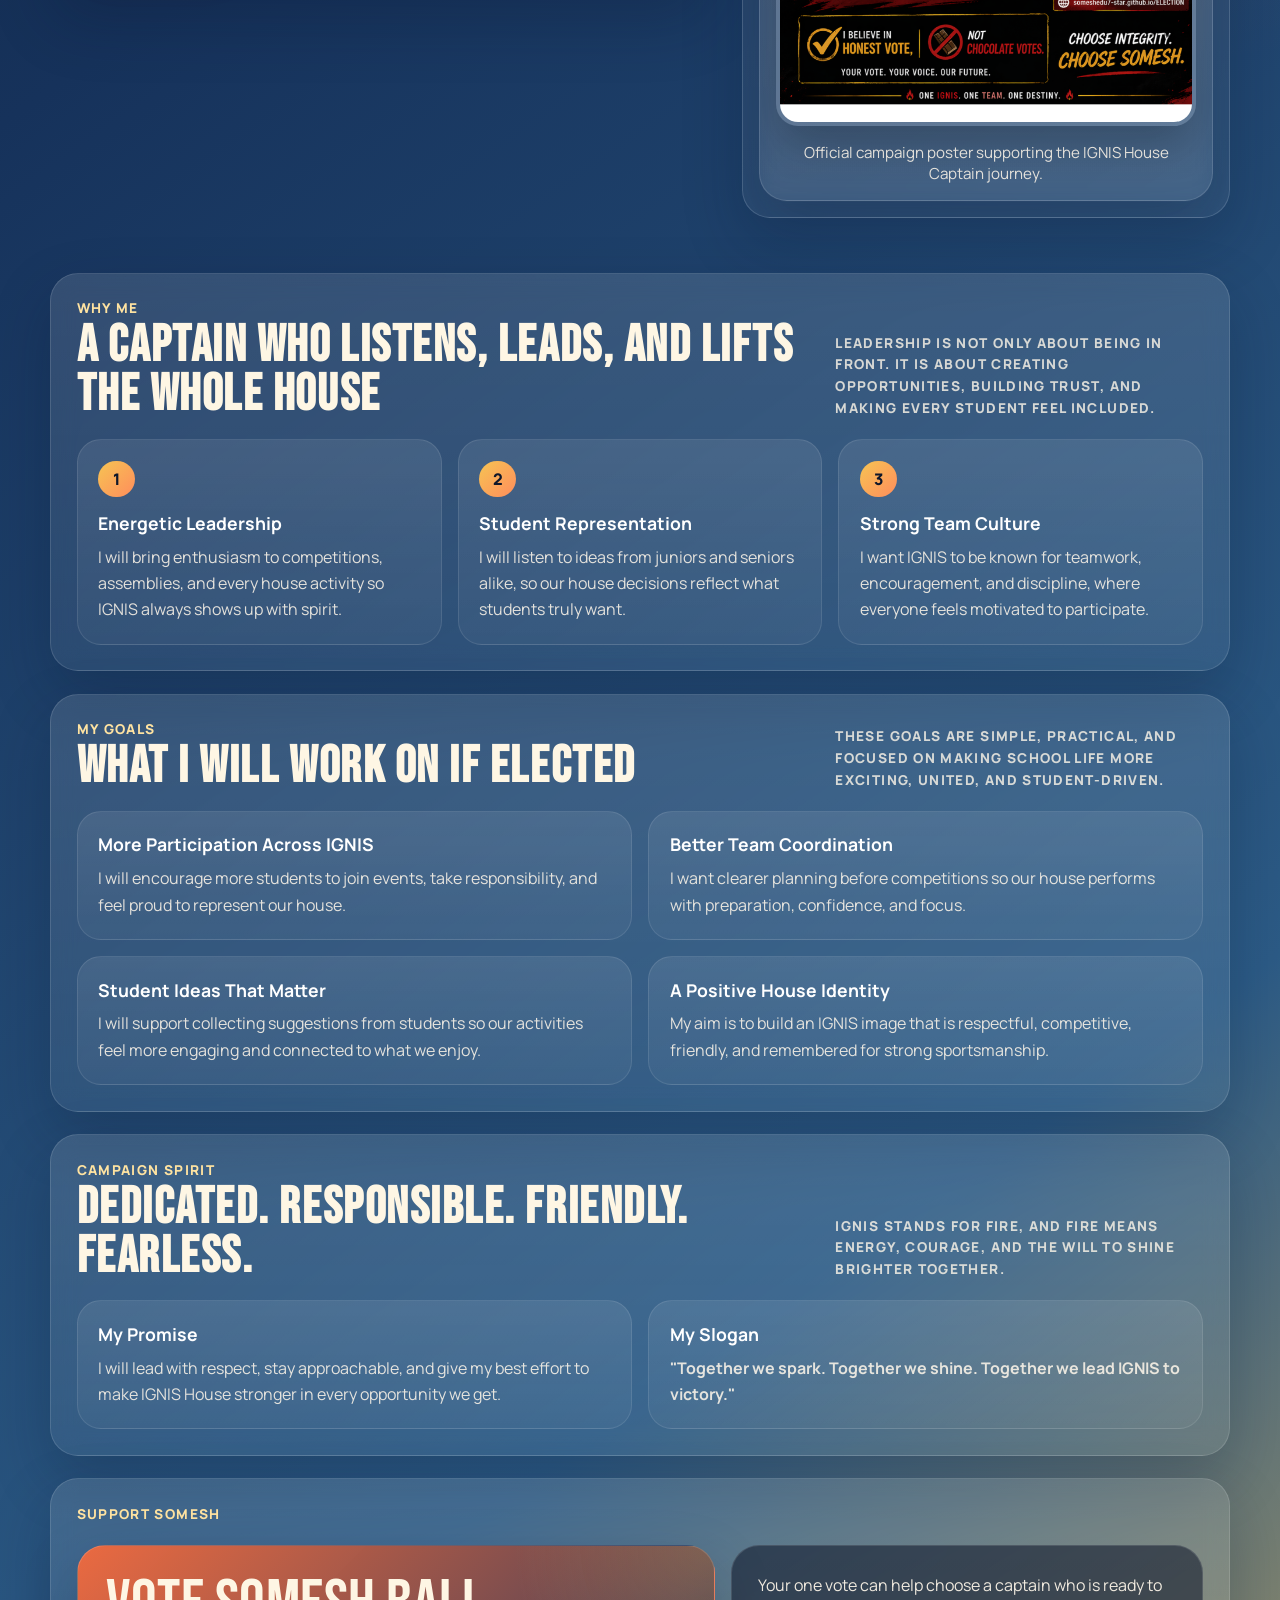
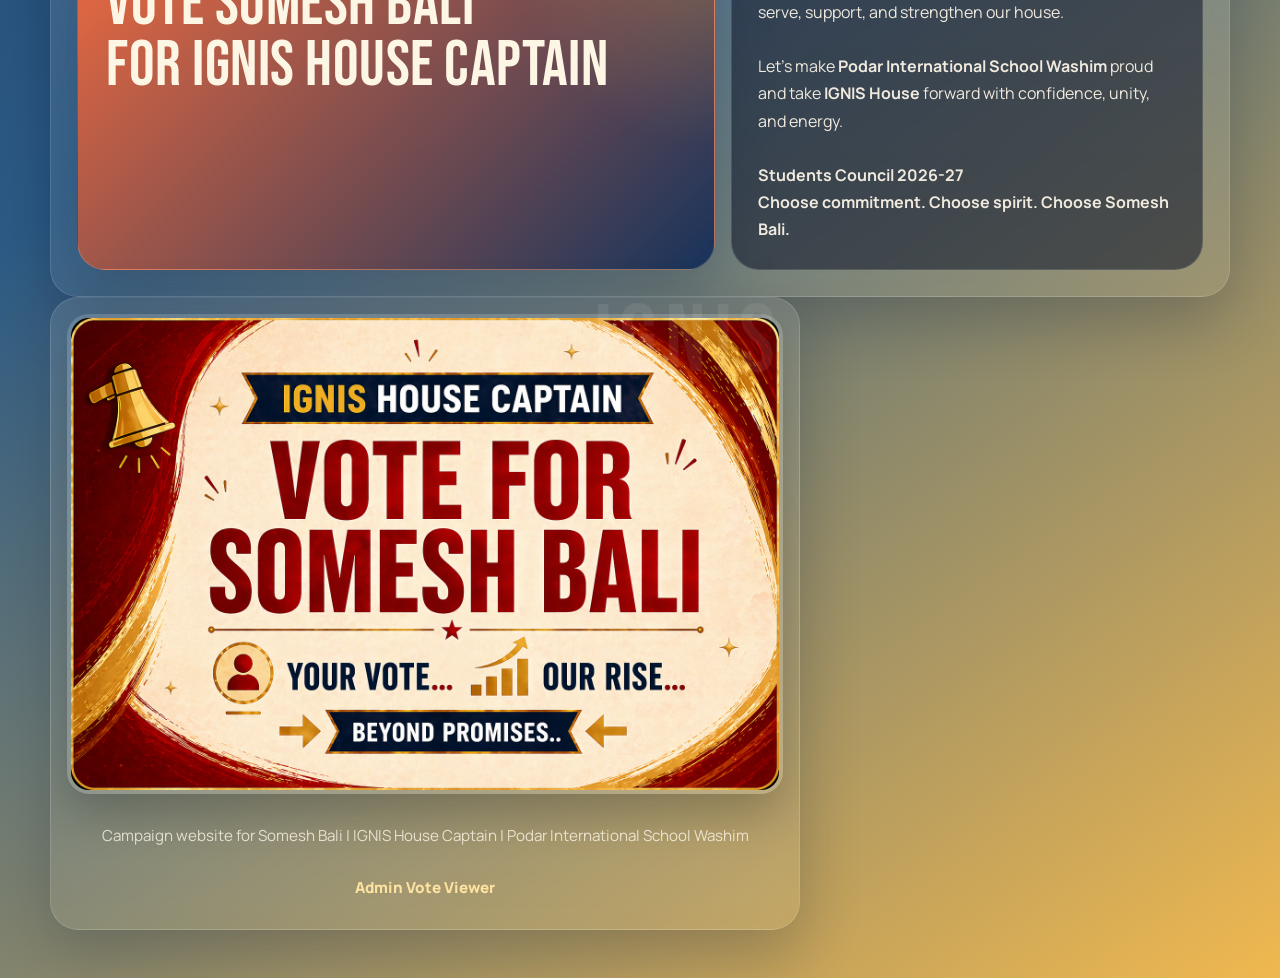
==== commit 851489c2: "Update index.html" ====
--- a/index.html
+++ b/index.html
@@ -226,10 +226,15 @@
         </div>
       </section>
     </main>
-
+    <aside class="panel poster-card">
+        <img src="ChatGPT Image Apr 21, 2026, 07_48_48 PM.png"
+     alt="Campaign poster for Somesh Bali"
+     class="poster-img">
+    
     <p class="footer-note" data-i18n="footerNote">Campaign website for Somesh Bali | IGNIS House Captain | Podar International School Washim</p>
     <p class="footer-note"><a class="admin-link" href="./admin.html">Admin Vote Viewer</a></p>
   </div>
+  
 
   <script src="./script.js"></script>
 </body>
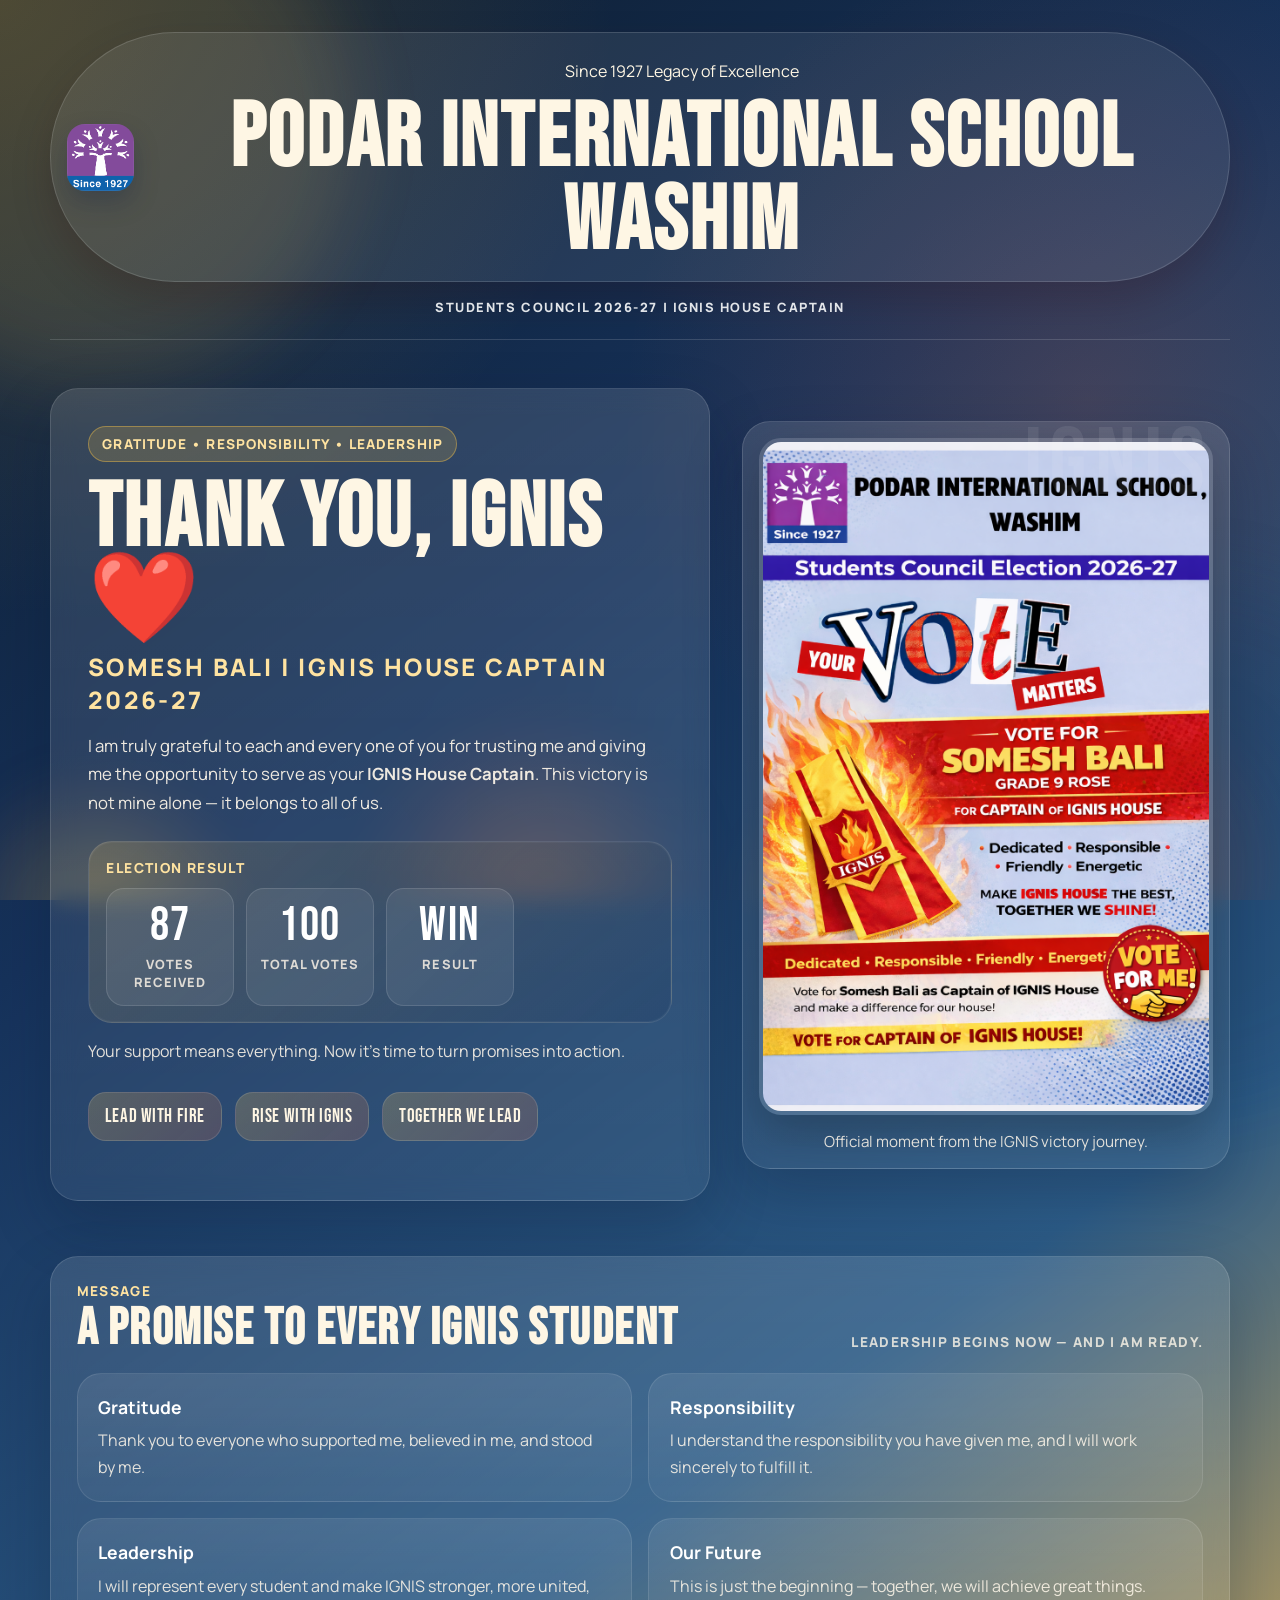
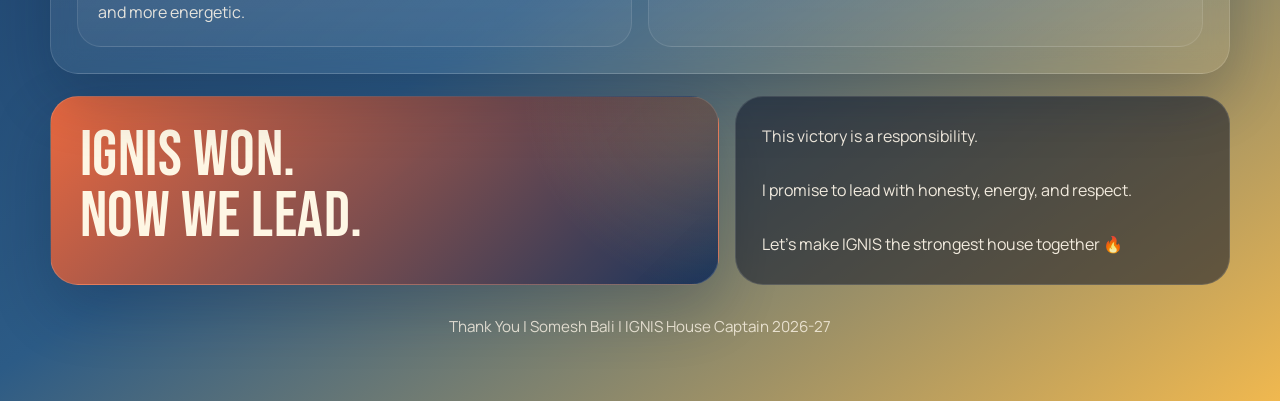
==== commit 73e0ab83: "Update index.html" ====
--- a/index.html
+++ b/index.html
@@ -4,240 +4,171 @@
   <link rel="icon" type="image/png" href="favicon (2).png">
   <meta charset="UTF-8">
   <meta name="viewport" content="width=device-width, initial-scale=1.0">
-  <title>Vote Somesh Bali | IGNIS House Captain 2026-27</title>
-  <meta
-    name="description"
-    content="Promotional campaign website for Somesh Bali, candidate for IGNIS House Captain at Podar International School Washim, Students Council 2026-27."
-  >
-  <link rel="preconnect" href="https://fonts.googleapis.com">
-  <link rel="preconnect" href="https://fonts.gstatic.com" crossorigin>
+  <title>Thank You | Somesh Bali - IGNIS House Captain 2026-27</title>
+
+  <meta name="description"
+    content="Thank you message from Somesh Bali after winning IGNIS House Captain election at Podar International School Washim.">
+
   <link href="https://fonts.googleapis.com/css2?family=Bebas+Neue&family=Manrope:wght@400;500;700;800&display=swap" rel="stylesheet">
   <link rel="stylesheet" href="./style.css">
- 
 </head>
-  
+
 <body>
-  <script>
-const targetDate = new Date("2026-04-24T22:00:00").getTime();
-
-function updateCountdown() {
-  const now = new Date().getTime();
-  const diff = targetDate - now;
-
-  if (diff <= 0) {
-    document.getElementById("days").innerText = "00";
-    document.getElementById("hours").innerText = "00";
-    document.getElementById("minutes").innerText = "00";
-    document.getElementById("seconds").innerText = "00";
-    return;
-  }
-
-  const days = Math.floor(diff / (1000 * 60 * 60 * 24));
-  const hours = Math.floor((diff / (1000 * 60 * 60)) % 24);
-  const minutes = Math.floor((diff / (1000 * 60)) % 60);
-  const seconds = Math.floor((diff / 1000) % 60);
-
-  document.getElementById("days").innerText = String(days).padStart(2, "0");
-  document.getElementById("hours").innerText = String(hours).padStart(2, "0");
-  document.getElementById("minutes").innerText = String(minutes).padStart(2, "0");
-  document.getElementById("seconds").innerText = String(seconds).padStart(2, "0");
-}
-
-setInterval(updateCountdown, 1000);
-updateCountdown();
-</script>
 
   <div class="fire-glow" aria-hidden="true">
-    <span></span>
-    <span></span>
-    <span></span>
-    <span></span>
+    <span></span><span></span><span></span><span></span>
   </div>
 
   <div class="page-shell">
+
+    <!-- HEADER -->
     <header class="masthead">
-     <button id="language-toggle">
-  English | Hindi | Marathi
-</button>
       <div class="school-brand">
-       <img src="podar-logo.png" alt="Podar Logo" class="top-logo">
+        <img src="podar-logo.png" class="top-logo">
         <div>
-          <p data-i18n="schoolTag">Since 1927 Legacy of Excellence</p>
-          <h1 data-i18n="schoolName">PODAR INTERNATIONAL SCHOOL WASHIM</h1>
+          <p>Since 1927 Legacy of Excellence</p>
+          <h1>PODAR INTERNATIONAL SCHOOL WASHIM</h1>
         </div>
       </div>
 
-      <p class="election-tag" data-i18n="electionTag">Students Council 2026-27 | IGNIS House Captain Campaign</p>
+      <p class="election-tag">
+        Students Council 2026-27 | IGNIS House Captain
+      </p>
     </header>
 
+    <!-- MAIN -->
     <main>
+
+      <!-- HERO -->
       <section class="hero">
         <div class="panel hero-copy">
-          <span class="kicker" data-i18n="kicker">Vote for leadership with energy and purpose</span>
-          <h1 data-i18n="heroTitle">Somesh Bali for IGNIS House Captain</h1>
-          <p class="candidate-line" data-i18n="candidateLine">Grade 9 Rose | Students Council Election 2026-27</p>
-          <p class="lead" data-i18n="lead">I'm Somesh Bali, and I'm standing for the post of <strong>IGNIS House Captain</strong>. I want to bring more house spirit, stronger teamwork, and a positive voice that represents every student with confidence.</p>
 
-          <div class="slogan-row">
-            <span class="badge" data-i18n="badge1">Lead With Fire</span>
-            <span class="badge" data-i18n="badge2">Rise With IGNIS</span>
-            <span class="badge" data-i18n="badge3">Your Voice, Our House</span>
-          </div>
+          <span class="kicker">Gratitude • Responsibility • Leadership</span>
 
+          <h1>Thank You, IGNIS ❤️</h1>
+
+          <p class="candidate-line">
+            Somesh Bali | IGNIS House Captain 2026-27
+          </p>
+
+          <p class="lead">
+            I am truly grateful to each and every one of you for trusting me and giving me the opportunity to serve as your <strong>IGNIS House Captain</strong>.
+            This victory is not mine alone — it belongs to all of us.
+          </p>
+
+          <!-- RESULT BOX -->
           <div class="countdown-shell">
             <div class="countdown-card">
-              <p class="countdown-label" data-i18n="countdownLabel">Countdown to Election Day - 24/04/2026</p>
+              <p class="countdown-label">Election Result</p>
+
               <div class="countdown-grid">
                 <div class="time-box">
-                  <span class="time-value" id="days">00</span>
-                  <span class="time-label" data-i18n="daysLabel">Days</span>
+                  <span class="time-value">87</span>
+                  <span class="time-label">Votes Received</span>
                 </div>
+
                 <div class="time-box">
-                  <span class="time-value" id="hours">00</span>
-                  <span class="time-label" data-i18n="hoursLabel">Hours</span>
+                  <span class="time-value">100</span>
+                  <span class="time-label">Total Votes</span>
                 </div>
+
                 <div class="time-box">
-                  <span class="time-value" id="minutes">00</span>
-                  <span class="time-label" data-i18n="minutesLabel">Minutes</span>
-                </div>
-                <div class="time-box">
-                  <span class="time-value" id="seconds">00</span>
-                  <span class="time-label" data-i18n="secondsLabel">Seconds</span>
+                  <span class="time-value">WIN</span>
+                  <span class="time-label">Result</span>
                 </div>
               </div>
             </div>
 
-            <p class="countdown-note" id="countdown-note" data-i18n="countdownNote">Every second is a reminder that leadership day is near. Let IGNIS step forward with unity, energy, and confidence.</p>
+            <p class="countdown-note">
+              Your support means everything. Now it's time to turn promises into action.
+            </p>
           </div>
 
-          <div class="hero-actions">
-            <a class="button primary" href="#goals" data-i18n="ctaGoals">See My Goals</a>
-            <a class="button secondary" href="#vote" data-i18n="ctaWhyVote">Why Vote for Me</a>
+          <div class="slogan-row">
+            <span class="badge">Lead With Fire</span>
+            <span class="badge">Rise With IGNIS</span>
+            <span class="badge">Together We Lead</span>
           </div>
+
         </div>
 
+        <!-- POSTER -->
         <aside class="panel poster-card">
-        <img src="somesh-campaign-poster.png"
-     alt="Campaign poster for Somesh Bali"
-     class="poster-img">
-          <aside class="panel poster-card">
-        <img src="abc.png"
-     alt="Campaign poster for Somesh Bali"
-     class="poster-img">
-          
-          <p class="poster-note" data-i18n="posterNote">Official campaign poster supporting the IGNIS House Captain journey.</p>
+          <img src="somesh-campaign-poster.png" class="poster-img">
+          <p class="poster-note">
+            Official moment from the IGNIS victory journey.
+          </p>
         </aside>
       </section>
 
-      <section class="panel section" id="vote">
+      <!-- THANK YOU SECTION -->
+      <section class="panel section">
         <div class="section-head">
           <div>
-            <p data-i18n="whyMeLabel">Why Me</p>
-            <h2 data-i18n="whyMeTitle">A captain who listens, leads, and lifts the whole house</h2>
+            <p>Message</p>
+            <h2>A promise to every IGNIS student</h2>
           </div>
-          <p class="mini-copy" data-i18n="whyMeCopy">Leadership is not only about being in front. It is about creating opportunities, building trust, and making every student feel included.</p>
+          <p class="mini-copy">
+            Leadership begins now — and I am ready.
+          </p>
         </div>
 
-        <div class="grid promise-grid">
+        <div class="grid goal-grid">
+
           <article class="card">
-            <div class="number">1</div>
-            <h3 data-i18n="promise1Title">Energetic Leadership</h3>
-            <p data-i18n="promise1Copy">I will bring enthusiasm to competitions, assemblies, and every house activity so IGNIS always shows up with spirit.</p>
+            <h3>Gratitude</h3>
+            <p>
+              Thank you to everyone who supported me, believed in me, and stood by me.
+            </p>
           </article>
+
           <article class="card">
-            <div class="number">2</div>
-            <h3 data-i18n="promise2Title">Student Representation</h3>
-            <p data-i18n="promise2Copy">I will listen to ideas from juniors and seniors alike, so our house decisions reflect what students truly want.</p>
+            <h3>Responsibility</h3>
+            <p>
+              I understand the responsibility you have given me, and I will work sincerely to fulfill it.
+            </p>
           </article>
+
           <article class="card">
-            <div class="number">3</div>
-            <h3 data-i18n="promise3Title">Strong Team Culture</h3>
-            <p data-i18n="promise3Copy">I want IGNIS to be known for teamwork, encouragement, and discipline, where everyone feels motivated to participate.</p>
+            <h3>Leadership</h3>
+            <p>
+              I will represent every student and make IGNIS stronger, more united, and more energetic.
+            </p>
           </article>
+
+          <article class="card">
+            <h3>Our Future</h3>
+            <p>
+              This is just the beginning — together, we will achieve great things.
+            </p>
+          </article>
+
         </div>
       </section>
 
-      <section class="panel section" id="goals">
-        <div class="section-head">
-          <div>
-            <p data-i18n="goalsLabel">My Goals</p>
-            <h2 data-i18n="goalsTitle">What I will work on if elected</h2>
-          </div>
-          <p class="mini-copy" data-i18n="goalsCopy">These goals are simple, practical, and focused on making school life more exciting, united, and student-driven.</p>
+      <!-- FINAL MESSAGE -->
+      <section class="split-banner">
+        <div class="big-cta">
+          <p>IGNIS Won.</p>
+          <p>Now We Lead.</p>
         </div>
 
-        <div class="grid goal-grid">
-          <article class="card">
-            <h3 data-i18n="goal1Title">More Participation Across IGNIS</h3>
-            <p data-i18n="goal1Copy">I will encourage more students to join events, take responsibility, and feel proud to represent our house.</p>
-          </article>
-          <article class="card">
-            <h3 data-i18n="goal2Title">Better Team Coordination</h3>
-            <p data-i18n="goal2Copy">I want clearer planning before competitions so our house performs with preparation, confidence, and focus.</p>
-          </article>
-          <article class="card">
-            <h3 data-i18n="goal3Title">Student Ideas That Matter</h3>
-            <p data-i18n="goal3Copy">I will support collecting suggestions from students so our activities feel more engaging and connected to what we enjoy.</p>
-          </article>
-          <article class="card">
-            <h3 data-i18n="goal4Title">A Positive House Identity</h3>
-            <p data-i18n="goal4Copy">My aim is to build an IGNIS image that is respectful, competitive, friendly, and remembered for strong sportsmanship.</p>
-          </article>
+        <div class="cta-copy">
+          This victory is a responsibility.<br><br>
+          I promise to lead with honesty, energy, and respect.<br><br>
+
+          Let’s make IGNIS the strongest house together 🔥
         </div>
       </section>
 
-      <section class="panel section">
-        <div class="section-head">
-          <div>
-            <p data-i18n="spiritLabel">Campaign Spirit</p>
-            <h2 data-i18n="spiritTitle">Dedicated. Responsible. Friendly. Fearless.</h2>
-          </div>
-          <p class="mini-copy" data-i18n="spiritCopy">IGNIS stands for fire, and fire means energy, courage, and the will to shine brighter together.</p>
-        </div>
+    </main>
 
-        <div class="grid goal-grid">
-          <article class="card">
-            <h3 data-i18n="promiseTitle">My Promise</h3>
-            <p data-i18n="promiseCopy">I will lead with respect, stay approachable, and give my best effort to make IGNIS House stronger in every opportunity we get.</p>
-          </article>
-          <article class="card">
-            <h3 data-i18n="sloganTitle">My Slogan</h3>
-            <p data-i18n="sloganCopy"><strong>"Together we spark. Together we shine. Together we lead IGNIS to victory."</strong></p>
-          </article>
-        </div>
-      </section>
+    <!-- FOOTER -->
+    <p class="footer-note">
+      Thank You | Somesh Bali | IGNIS House Captain 2026-27
+    </p>
 
-      <section class="panel section" id="cast-vote">
-        <div class="section-head">
-          <div>
-            <p data-i18n="voteFormLabel">Support Somesh</p>
-          
-          </div>
-      
-        </div>
+  </div>
 
-      <section class="split-banner" id="final-call">
-        <div class="big-cta">
-          <p data-i18n="finalVoteLine1">Vote Somesh Bali</p>
-          <p data-i18n="finalVoteLine2">for IGNIS House Captain</p>
-        </div>
-        <div class="cta-copy" data-i18n="finalCopy">
-          Your one vote can help choose a captain who is ready to serve, support, and strengthen our house.<br><br>Let's make <strong>Podar International School Washim</strong> proud and take <strong>IGNIS House</strong> forward with confidence, unity, and energy.<br><br><strong>Students Council 2026-27</strong><br><strong>Choose commitment. Choose spirit. Choose Somesh Bali.</strong>
-        </div>
-      </section>
-    </main>
-    <aside class="panel poster-card">
-        <img src="ChatGPT Image Apr 21, 2026, 07_48_48 PM.png"
-     alt="Campaign poster for Somesh Bali"
-     class="poster-img">
-    
-    <p class="footer-note" data-i18n="footerNote">Campaign website for Somesh Bali | IGNIS House Captain | Podar International School Washim</p>
-    <p class="footer-note"><a class="admin-link" href="./admin.html">Admin Vote Viewer</a></p>
-  </div>
-  
-
-  <script src="./script.js"></script>
 </body>
 </html>
-
-
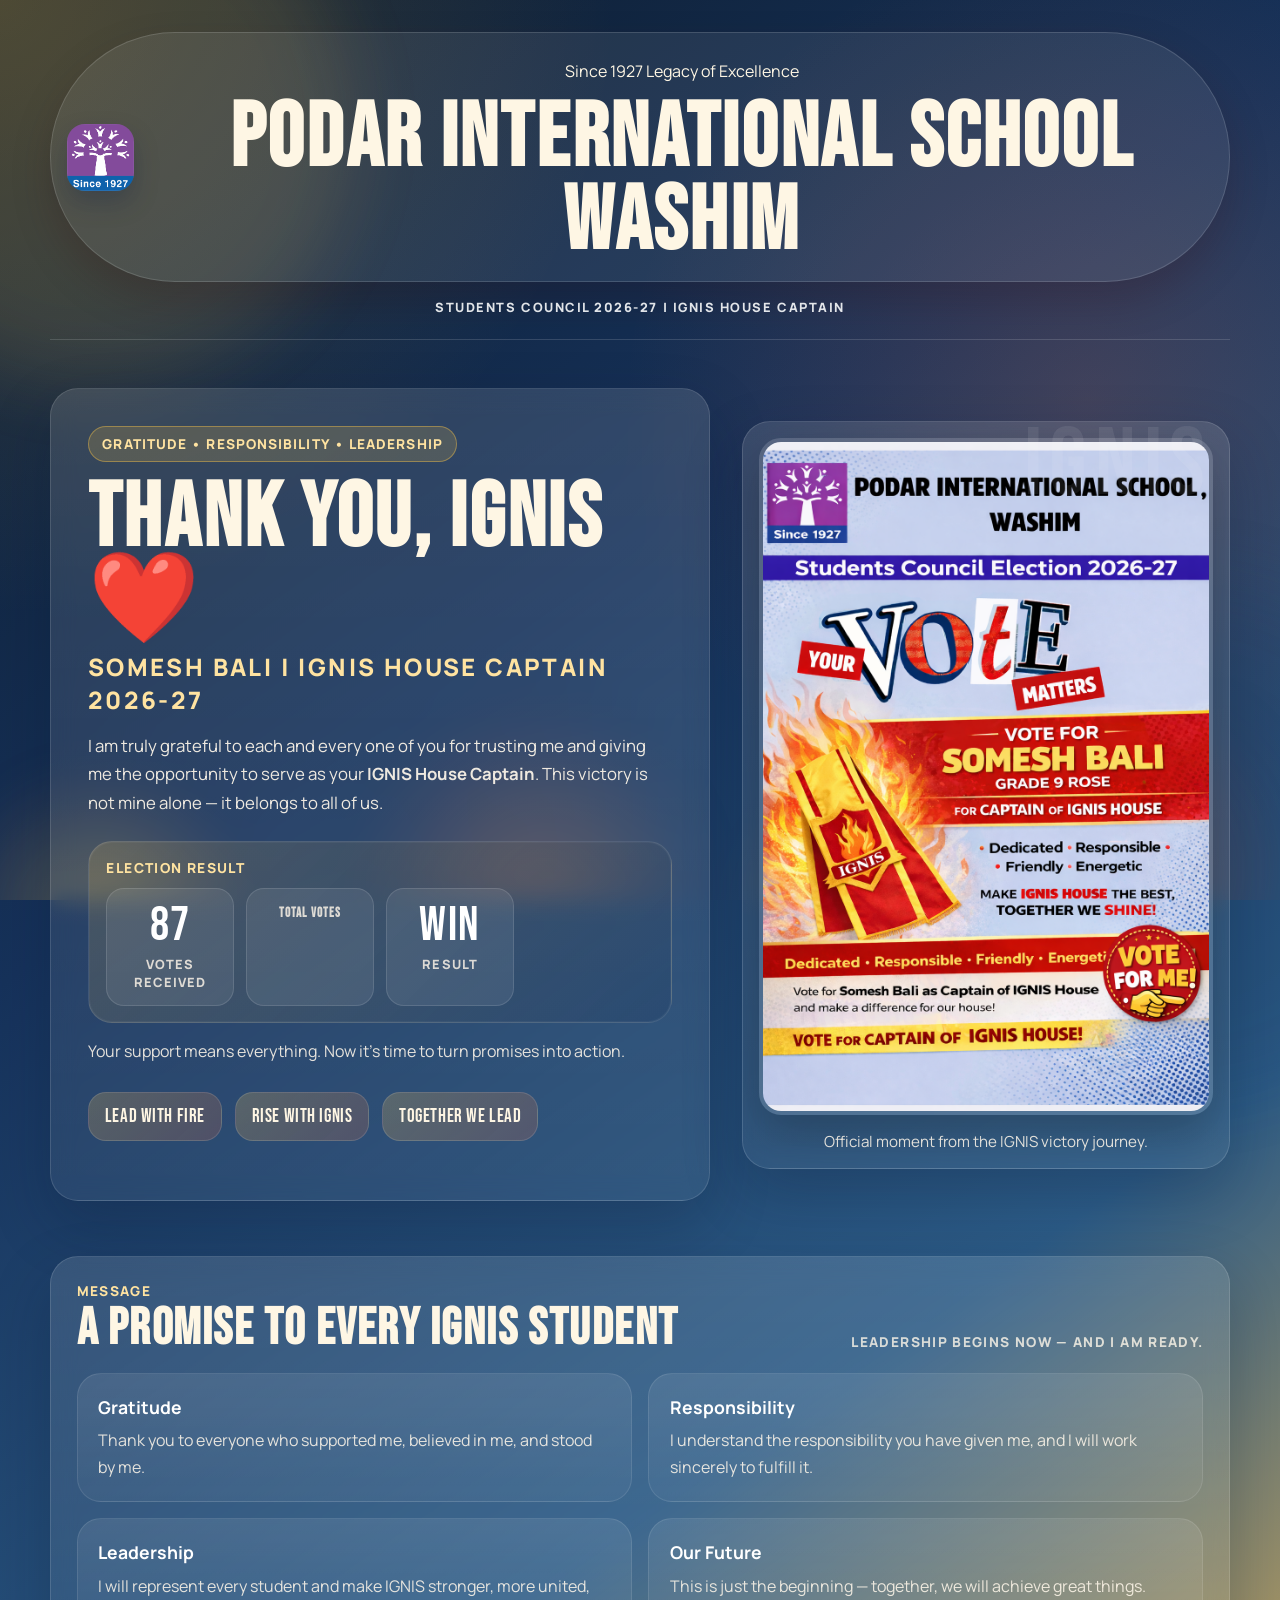
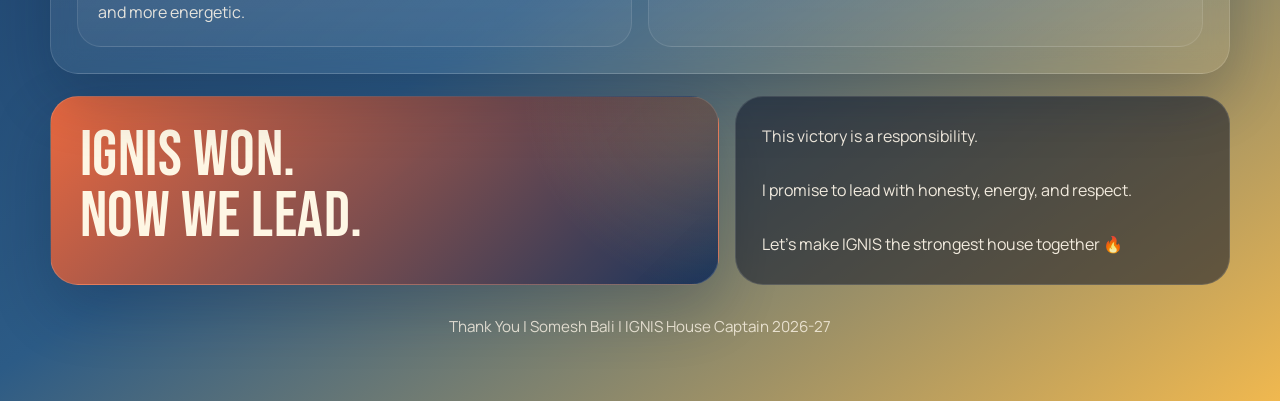
==== commit 98e69aab: "Update index.html" ====
--- a/index.html
+++ b/index.html
@@ -68,7 +68,7 @@
                 </div>
 
                 <div class="time-box">
-                  <span class="time-value">100</span>
+                  <span class="time-value"less than 150</span>
                   <span class="time-label">Total Votes</span>
                 </div>
 
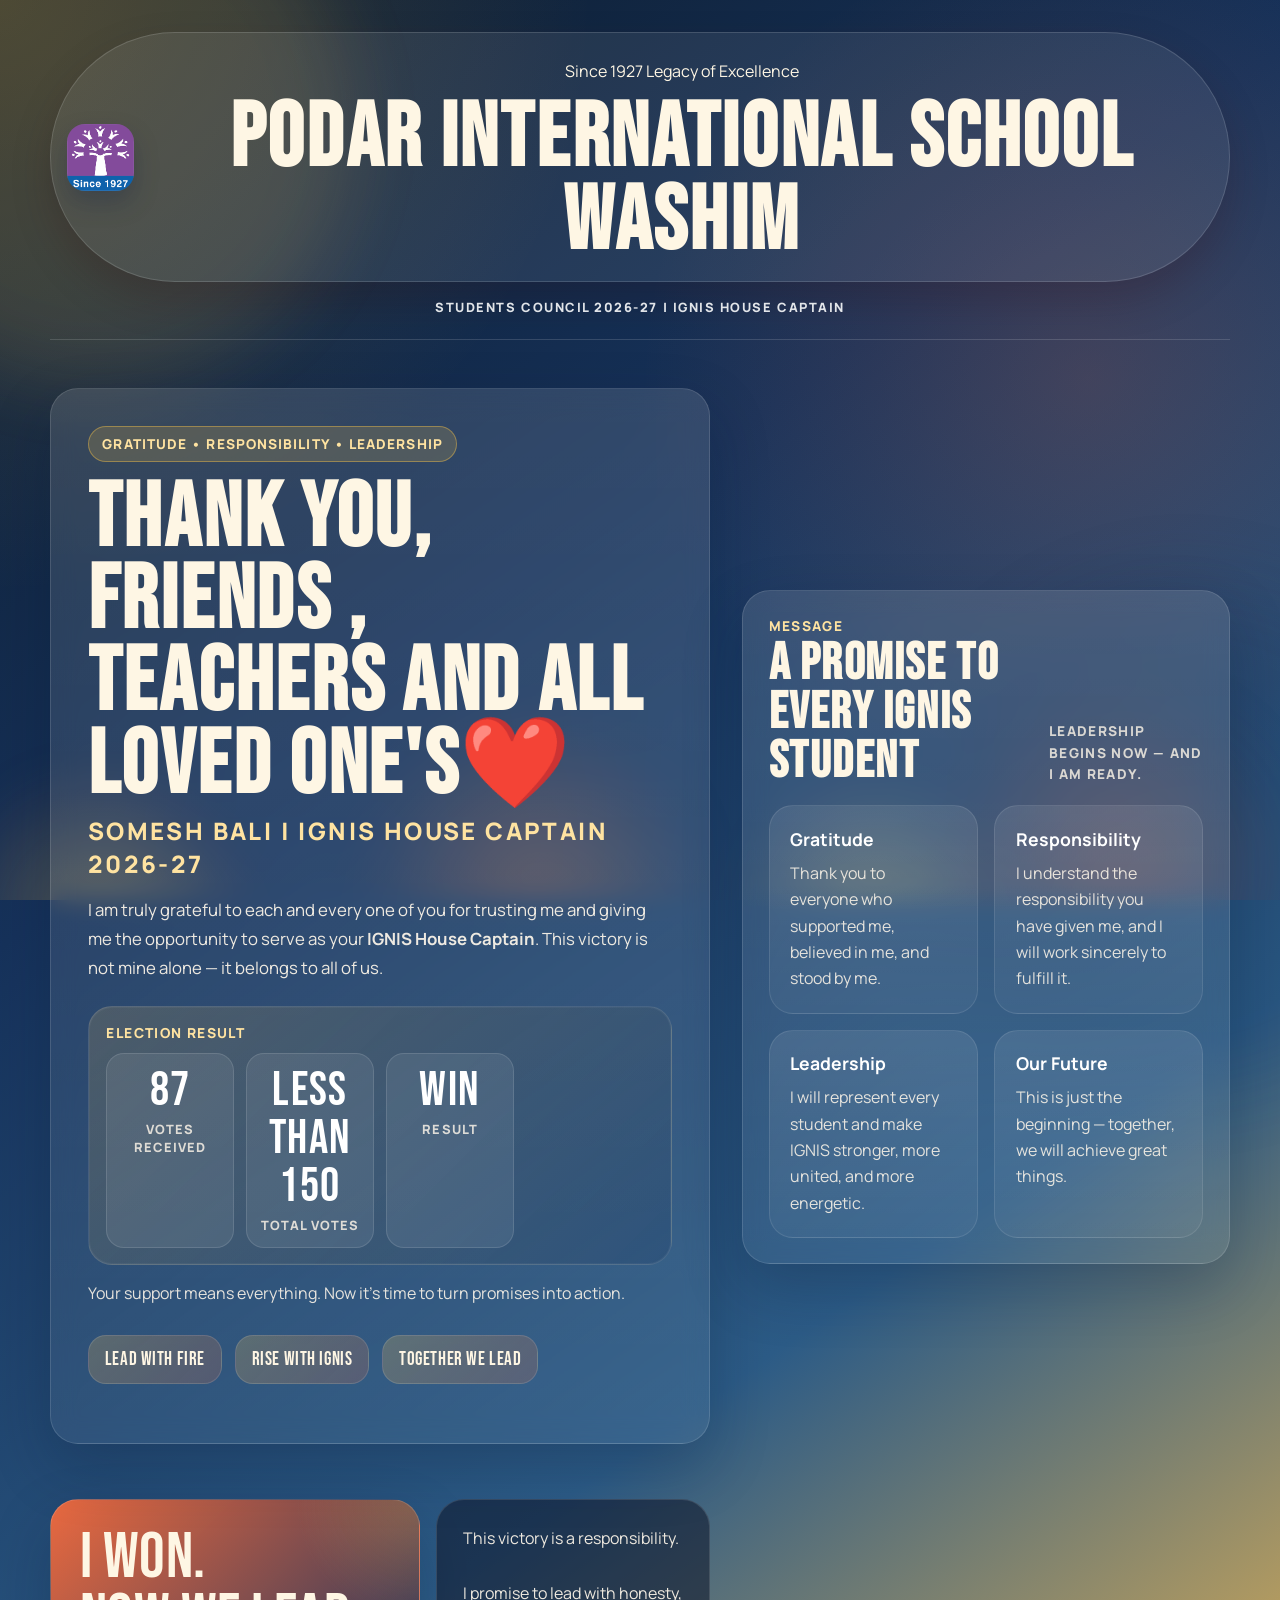
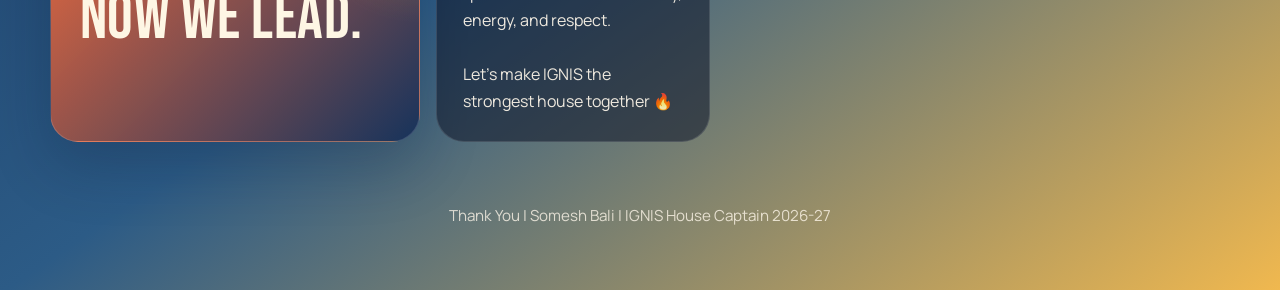
==== commit bc04c5c0: "Update index.html" ====
--- a/index.html
+++ b/index.html
@@ -45,7 +45,7 @@
 
           <span class="kicker">Gratitude • Responsibility • Leadership</span>
 
-          <h1>Thank You, IGNIS ❤️</h1>
+          <h1>Thank You, Friends , Teachers And All Loved One's❤️</h1>
 
           <p class="candidate-line">
             Somesh Bali | IGNIS House Captain 2026-27
@@ -68,7 +68,7 @@
                 </div>
 
                 <div class="time-box">
-                  <span class="time-value"less than 150</span>
+                  <span class="time-value"> less than 150 </span>
                   <span class="time-label">Total Votes</span>
                 </div>
 
@@ -92,14 +92,7 @@
 
         </div>
 
-        <!-- POSTER -->
-        <aside class="panel poster-card">
-          <img src="somesh-campaign-poster.png" class="poster-img">
-          <p class="poster-note">
-            Official moment from the IGNIS victory journey.
-          </p>
-        </aside>
-      </section>
+    
 
       <!-- THANK YOU SECTION -->
       <section class="panel section">
@@ -149,7 +142,7 @@
       <!-- FINAL MESSAGE -->
       <section class="split-banner">
         <div class="big-cta">
-          <p>IGNIS Won.</p>
+          <p>I Won.</p>
           <p>Now We Lead.</p>
         </div>
 
